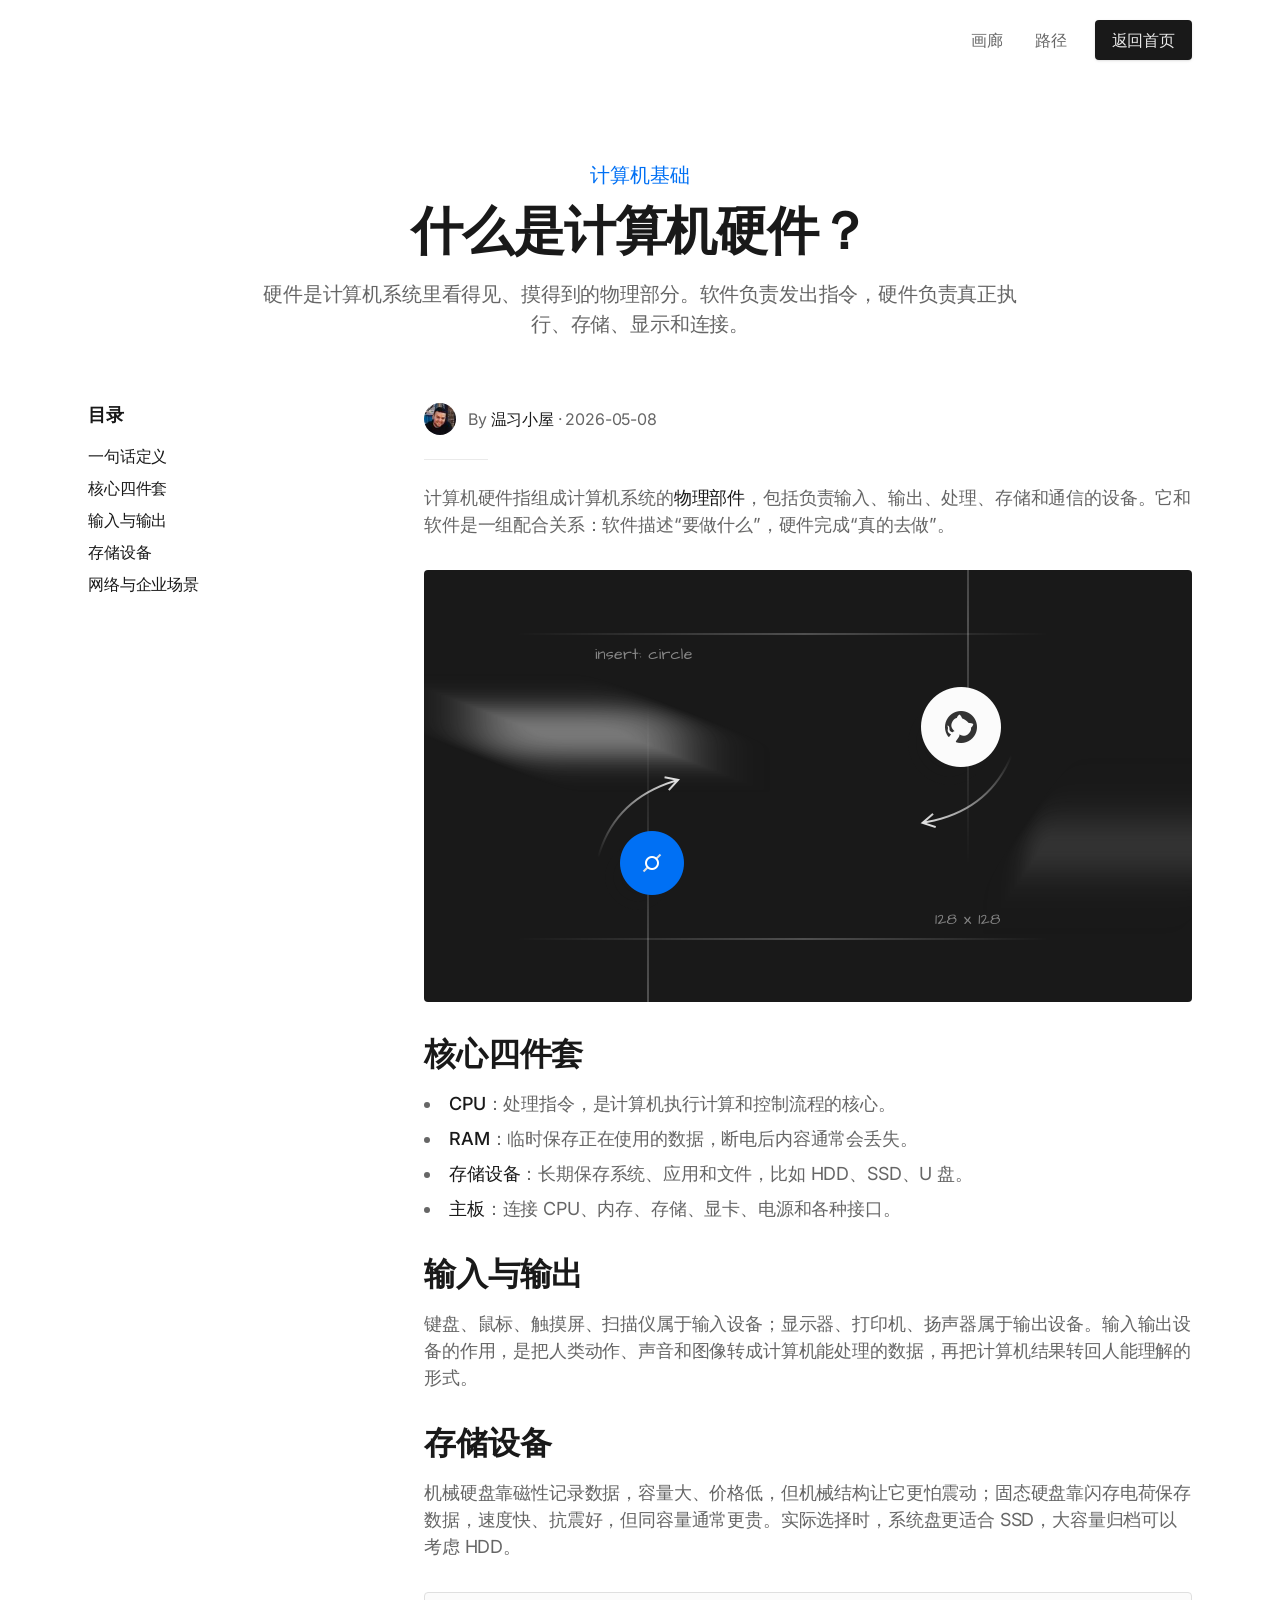
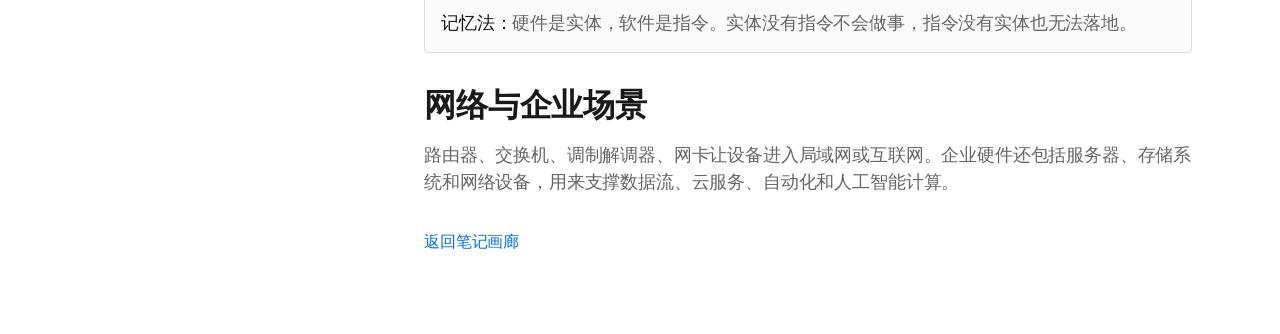
==== notes/computer-hardware.html @ 472da7f2 "Add Simple-style note detail pages" ====
<!DOCTYPE html>
<html lang="zh-CN">
  <head>
    <meta charset="utf-8" />
    <title>什么是计算机硬件？ | 温习小屋</title>
    <meta name="viewport" content="width=device-width, initial-scale=1" />
    <link href="../css/vendors/aos.css" rel="stylesheet" />
    <link href="../style.css" rel="stylesheet" />
    <link href="../notes.css" rel="stylesheet" />
  </head>
  <body class="font-inter antialiased bg-white text-gray-900 tracking-tight">
    <div class="flex flex-col min-h-screen overflow-hidden">
      <header class="absolute w-full z-30">
        <div class="max-w-6xl mx-auto px-4 sm:px-6">
          <div class="flex items-center justify-between h-20">
            <a class="block" href="../index.html" aria-label="返回首页">
              <div class="w-8 h-8 rounded-full bg-gradient-to-tr from-blue-600 to-teal-400"></div>
            </a>
            <nav class="hidden md:flex md:grow">
              <ul class="flex grow justify-end flex-wrap items-center">
                <li><a class="nav-link" href="../index.html#gallery">画廊</a></li>
                <li><a class="nav-link" href="../index.html#paths">路径</a></li>
                <li><a class="btn-sm text-gray-200 bg-gray-900 hover:bg-gray-800 ml-3" href="../index.html">返回首页</a></li>
              </ul>
            </nav>
          </div>
        </div>
      </header>

      <main class="grow">
        <section>
          <div class="max-w-6xl mx-auto px-4 sm:px-6">
            <div class="pt-32 pb-12 md:pt-40 md:pb-20">
              <div class="max-w-3xl mx-auto lg:max-w-none">
                <article>
                  <header class="max-w-3xl mx-auto mb-16 text-center">
                    <div class="text-xl font-semibold text-blue-600 mb-2">计算机基础</div>
                    <h1 class="h1 mb-4">什么是计算机硬件？</h1>
                    <p class="text-xl text-gray-600">硬件是计算机系统里看得见、摸得到的物理部分。软件负责发出指令，硬件负责真正执行、存储、显示和连接。</p>
                  </header>

                  <div class="lg:flex lg:justify-between">
                    <aside class="relative hidden lg:block w-64 mr-20 shrink-0">
                      <div class="sticky top-28">
                        <h4 class="text-lg font-bold leading-snug tracking-tight mb-4">目录</h4>
                        <ul class="font-medium -my-1">
                          <li class="py-1"><a class="flex items-center hover:underline" href="#definition"><span>一句话定义</span></a></li>
                          <li class="py-1"><a class="flex items-center hover:underline" href="#core"><span>核心四件套</span></a></li>
                          <li class="py-1"><a class="flex items-center hover:underline" href="#io"><span>输入与输出</span></a></li>
                          <li class="py-1"><a class="flex items-center hover:underline" href="#storage"><span>存储设备</span></a></li>
                          <li class="py-1"><a class="flex items-center hover:underline" href="#network"><span>网络与企业场景</span></a></li>
                        </ul>
                      </div>
                    </aside>

                    <div>
                      <div class="flex items-center mb-6">
                        <div class="flex shrink-0 mr-3">
                          <img class="relative rounded-full" src="../images/news-author-04.jpg" width="32" height="32" alt="Author" />
                        </div>
                        <div><span class="text-gray-600">By </span><span class="font-medium">温习小屋</span><span class="text-gray-600"> · 2026-05-08</span></div>
                      </div>
                      <hr class="w-16 h-px pt-px bg-gray-200 border-0 mb-6" />

                      <div class="text-lg text-gray-600">
                        <p id="definition" class="mb-8" style="scroll-margin-top: 100px;">
                          计算机硬件指组成计算机系统的<strong class="font-medium text-gray-900">物理部件</strong>，包括负责输入、输出、处理、存储和通信的设备。它和软件是一组配合关系：软件描述“要做什么”，硬件完成“真的去做”。
                        </p>
                        <figure class="mb-8">
                          <img class="w-full rounded" src="../images/hero-image-01.png" width="768" height="432" alt="Hardware note visual" />
                        </figure>

                        <h3 id="core" class="h3 text-gray-900 mb-4" style="scroll-margin-top: 100px;">核心四件套</h3>
                        <ul class="list-disc list-inside mb-8">
                          <li class="mb-2"><strong class="font-medium text-gray-900">CPU</strong>：处理指令，是计算机执行计算和控制流程的核心。</li>
                          <li class="mb-2"><strong class="font-medium text-gray-900">RAM</strong>：临时保存正在使用的数据，断电后内容通常会丢失。</li>
                          <li class="mb-2"><strong class="font-medium text-gray-900">存储设备</strong>：长期保存系统、应用和文件，比如 HDD、SSD、U 盘。</li>
                          <li class="mb-2"><strong class="font-medium text-gray-900">主板</strong>：连接 CPU、内存、存储、显卡、电源和各种接口。</li>
                        </ul>

                        <h3 id="io" class="h3 text-gray-900 mb-4" style="scroll-margin-top: 100px;">输入与输出</h3>
                        <p class="mb-8">键盘、鼠标、触摸屏、扫描仪属于输入设备；显示器、打印机、扬声器属于输出设备。输入输出设备的作用，是把人类动作、声音和图像转成计算机能处理的数据，再把计算机结果转回人能理解的形式。</p>

                        <h3 id="storage" class="h3 text-gray-900 mb-4" style="scroll-margin-top: 100px;">存储设备</h3>
                        <p class="mb-8">机械硬盘靠磁性记录数据，容量大、价格低，但机械结构让它更怕震动；固态硬盘靠闪存电荷保存数据，速度快、抗震好，但同容量通常更贵。实际选择时，系统盘更适合 SSD，大容量归档可以考虑 HDD。</p>
                        <p class="p-4 bg-gray-100 border border-gray-300 rounded mb-8"><strong class="font-medium text-gray-900">记忆法：</strong>硬件是实体，软件是指令。实体没有指令不会做事，指令没有实体也无法落地。</p>

                        <h3 id="network" class="h3 text-gray-900 mb-4" style="scroll-margin-top: 100px;">网络与企业场景</h3>
                        <p class="mb-8">路由器、交换机、调制解调器、网卡让设备进入局域网或互联网。企业硬件还包括服务器、存储系统和网络设备，用来支撑数据流、云服务、自动化和人工智能计算。</p>
                        <div class="mt-8">
                          <a class="inline-flex items-center text-base text-blue-600 font-medium hover:underline" href="../index.html#gallery">返回笔记画廊</a>
                        </div>
                      </div>
                    </div>
                  </div>
                </article>
              </div>
            </div>
          </div>
        </section>
      </main>
    </div>
    <script src="../js/vendors/aos.js"></script>
    <script src="../js/main.js"></script>
  </body>
</html>
---- style.css ----
@import url('https://fonts.googleapis.com/css2?family=Inter:wght@400;500;700;800;900&display=fallback');

/*
! tailwindcss v3.2.6 | MIT License | https://tailwindcss.com
*/

/*
1. Prevent padding and border from affecting element width. (https://github.com/mozdevs/cssremedy/issues/4)
2. Allow adding a border to an element by just adding a border-width. (https://github.com/tailwindcss/tailwindcss/pull/116)
*/

*,
::before,
::after {
  box-sizing: border-box;
  /* 1 */
  border-width: 0;
  /* 2 */
  border-style: solid;
  /* 2 */
  border-color: #EAEAEA;
  /* 2 */
}

::before,
::after {
  --tw-content: '';
}

/*
1. Use a consistent sensible line-height in all browsers.
2. Prevent adjustments of font size after orientation changes in iOS.
3. Use a more readable tab size.
4. Use the user's configured `sans` font-family by default.
5. Use the user's configured `sans` font-feature-settings by default.
*/

html {
  line-height: 1.5;
  /* 1 */
  -webkit-text-size-adjust: 100%;
  /* 2 */
  -moz-tab-size: 4;
  /* 3 */
  -o-tab-size: 4;
     tab-size: 4;
  /* 3 */
  font-family: ui-sans-serif, system-ui, -apple-system, BlinkMacSystemFont, "Segoe UI", Roboto, "Helvetica Neue", Arial, "Noto Sans", sans-serif, "Apple Color Emoji", "Segoe UI Emoji", "Segoe UI Symbol", "Noto Color Emoji";
  /* 4 */
  font-feature-settings: normal;
  /* 5 */
}

/*
1. Remove the margin in all browsers.
2. Inherit line-height from `html` so users can set them as a class directly on the `html` element.
*/

body {
  margin: 0;
  /* 1 */
  line-height: inherit;
  /* 2 */
}

/*
1. Add the correct height in Firefox.
2. Correct the inheritance of border color in Firefox. (https://bugzilla.mozilla.org/show_bug.cgi?id=190655)
3. Ensure horizontal rules are visible by default.
*/

hr {
  height: 0;
  /* 1 */
  color: inherit;
  /* 2 */
  border-top-width: 1px;
  /* 3 */
}

/*
Add the correct text decoration in Chrome, Edge, and Safari.
*/

abbr:where([title]) {
  -webkit-text-decoration: underline dotted;
          text-decoration: underline dotted;
}

/*
Remove the default font size and weight for headings.
*/

h1,
h2,
h3,
h4,
h5,
h6 {
  font-size: inherit;
  font-weight: inherit;
}

/*
Reset links to optimize for opt-in styling instead of opt-out.
*/

a {
  color: inherit;
  text-decoration: inherit;
}

/*
Add the correct font weight in Edge and Safari.
*/

b,
strong {
  font-weight: bolder;
}

/*
1. Use the user's configured `mono` font family by default.
2. Correct the odd `em` font sizing in all browsers.
*/

code,
kbd,
samp,
pre {
  font-family: ui-monospace, SFMono-Regular, Menlo, Monaco, Consolas, "Liberation Mono", "Courier New", monospace;
  /* 1 */
  font-size: 1em;
  /* 2 */
}

/*
Add the correct font size in all browsers.
*/

small {
  font-size: 80%;
}

/*
Prevent `sub` and `sup` elements from affecting the line height in all browsers.
*/

sub,
sup {
  font-size: 75%;
  line-height: 0;
  position: relative;
  vertical-align: baseline;
}

sub {
  bottom: -0.25em;
}

sup {
  top: -0.5em;
}

/*
1. Remove text indentation from table contents in Chrome and Safari. (https://bugs.chromium.org/p/chromium/issues/detail?id=999088, https://bugs.webkit.org/show_bug.cgi?id=201297)
2. Correct table border color inheritance in all Chrome and Safari. (https://bugs.chromium.org/p/chromium/issues/detail?id=935729, https://bugs.webkit.org/show_bug.cgi?id=195016)
3. Remove gaps between table borders by default.
*/

table {
  text-indent: 0;
  /* 1 */
  border-color: inherit;
  /* 2 */
  border-collapse: collapse;
  /* 3 */
}

/*
1. Change the font styles in all browsers.
2. Remove the margin in Firefox and Safari.
3. Remove default padding in all browsers.
*/

button,
input,
optgroup,
select,
textarea {
  font-family: inherit;
  /* 1 */
  font-size: 100%;
  /* 1 */
  font-weight: inherit;
  /* 1 */
  line-height: inherit;
  /* 1 */
  color: inherit;
  /* 1 */
  margin: 0;
  /* 2 */
  padding: 0;
  /* 3 */
}

/*
Remove the inheritance of text transform in Edge and Firefox.
*/

button,
select {
  text-transform: none;
}

/*
1. Correct the inability to style clickable types in iOS and Safari.
2. Remove default button styles.
*/

button,
[type='button'],
[type='reset'],
[type='submit'] {
  -webkit-appearance: button;
  /* 1 */
  background-color: transparent;
  /* 2 */
  background-image: none;
  /* 2 */
}

/*
Use the modern Firefox focus style for all focusable elements.
*/

:-moz-focusring {
  outline: auto;
}

/*
Remove the additional `:invalid` styles in Firefox. (https://github.com/mozilla/gecko-dev/blob/2f9eacd9d3d995c937b4251a5557d95d494c9be1/layout/style/res/forms.css#L728-L737)
*/

:-moz-ui-invalid {
  box-shadow: none;
}

/*
Add the correct vertical alignment in Chrome and Firefox.
*/

progress {
  vertical-align: baseline;
}

/*
Correct the cursor style of increment and decrement buttons in Safari.
*/

::-webkit-inner-spin-button,
::-webkit-outer-spin-button {
  height: auto;
}

/*
1. Correct the odd appearance in Chrome and Safari.
2. Correct the outline style in Safari.
*/

[type='search'] {
  -webkit-appearance: textfield;
  /* 1 */
  outline-offset: -2px;
  /* 2 */
}

/*
Remove the inner padding in Chrome and Safari on macOS.
*/

::-webkit-search-decoration {
  -webkit-appearance: none;
}

/*
1. Correct the inability to style clickable types in iOS and Safari.
2. Change font properties to `inherit` in Safari.
*/

::-webkit-file-upload-button {
  -webkit-appearance: button;
  /* 1 */
  font: inherit;
  /* 2 */
}

/*
Add the correct display in Chrome and Safari.
*/

summary {
  display: list-item;
}

/*
Removes the default spacing and border for appropriate elements.
*/

blockquote,
dl,
dd,
h1,
h2,
h3,
h4,
h5,
h6,
hr,
figure,
p,
pre {
  margin: 0;
}

fieldset {
  margin: 0;
  padding: 0;
}

legend {
  padding: 0;
}

ol,
ul,
menu {
  list-style: none;
  margin: 0;
  padding: 0;
}

/*
Prevent resizing textareas horizontally by default.
*/

textarea {
  resize: vertical;
}

/*
1. Reset the default placeholder opacity in Firefox. (https://github.com/tailwindlabs/tailwindcss/issues/3300)
2. Set the default placeholder color to the user's configured gray 400 color.
*/

input::-moz-placeholder, textarea::-moz-placeholder {
  opacity: 1;
  /* 1 */
  color: #999999;
  /* 2 */
}

input::placeholder,
textarea::placeholder {
  opacity: 1;
  /* 1 */
  color: #999999;
  /* 2 */
}

/*
Set the default cursor for buttons.
*/

button,
[role="button"] {
  cursor: pointer;
}

/*
Make sure disabled buttons don't get the pointer cursor.
*/

:disabled {
  cursor: default;
}

/*
1. Make replaced elements `display: block` by default. (https://github.com/mozdevs/cssremedy/issues/14)
2. Add `vertical-align: middle` to align replaced elements more sensibly by default. (https://github.com/jensimmons/cssremedy/issues/14#issuecomment-634934210)
   This can trigger a poorly considered lint error in some tools but is included by design.
*/

img,
svg,
video,
canvas,
audio,
iframe,
embed,
object {
  display: block;
  /* 1 */
  vertical-align: middle;
  /* 2 */
}

/*
Constrain images and videos to the parent width and preserve their intrinsic aspect ratio. (https://github.com/mozdevs/cssremedy/issues/14)
*/

img,
video {
  max-width: 100%;
  height: auto;
}

/* Make elements with the HTML hidden attribute stay hidden by default */

[hidden] {
  display: none;
}

[type='text'],[type='email'],[type='url'],[type='password'],[type='number'],[type='date'],[type='datetime-local'],[type='month'],[type='search'],[type='tel'],[type='time'],[type='week'],[multiple],textarea,select{
  -webkit-appearance: none;
     -moz-appearance: none;
          appearance: none;
  background-color: #fff;
  border-color: #7F7F7F;
  border-width: 1px;
  border-radius: 0px;
  padding-top: 0.5rem;
  padding-right: 0.75rem;
  padding-bottom: 0.5rem;
  padding-left: 0.75rem;
  font-size: 1rem;
  line-height: 1.5rem;
  --tw-shadow: 0 0 #0000;
}

[type='text']:focus, [type='email']:focus, [type='url']:focus, [type='password']:focus, [type='number']:focus, [type='date']:focus, [type='datetime-local']:focus, [type='month']:focus, [type='search']:focus, [type='tel']:focus, [type='time']:focus, [type='week']:focus, [multiple]:focus, textarea:focus, select:focus{
  outline: 2px solid transparent;
  outline-offset: 2px;
  --tw-ring-inset: var(--tw-empty,/*!*/ /*!*/);
  --tw-ring-offset-width: 0px;
  --tw-ring-offset-color: #fff;
  --tw-ring-color: #0070F4;
  --tw-ring-offset-shadow: var(--tw-ring-inset) 0 0 0 var(--tw-ring-offset-width) var(--tw-ring-offset-color);
  --tw-ring-shadow: var(--tw-ring-inset) 0 0 0 calc(1px + var(--tw-ring-offset-width)) var(--tw-ring-color);
  box-shadow: var(--tw-ring-offset-shadow), var(--tw-ring-shadow), var(--tw-shadow);
  border-color: #0070F4;
}

input::-moz-placeholder, textarea::-moz-placeholder{
  color: #7F7F7F;
  opacity: 1;
}

input::placeholder,textarea::placeholder{
  color: #7F7F7F;
  opacity: 1;
}

::-webkit-datetime-edit-fields-wrapper{
  padding: 0;
}

::-webkit-date-and-time-value{
  min-height: 1.5em;
}

::-webkit-datetime-edit,::-webkit-datetime-edit-year-field,::-webkit-datetime-edit-month-field,::-webkit-datetime-edit-day-field,::-webkit-datetime-edit-hour-field,::-webkit-datetime-edit-minute-field,::-webkit-datetime-edit-second-field,::-webkit-datetime-edit-millisecond-field,::-webkit-datetime-edit-meridiem-field{
  padding-top: 0;
  padding-bottom: 0;
}

select{
  background-image: url("data:image/svg+xml,%3csvg xmlns='http://www.w3.org/2000/svg' fill='none' viewBox='0 0 20 20'%3e%3cpath stroke='%237F7F7F' stroke-linecap='round' stroke-linejoin='round' stroke-width='1.5' d='M6 8l4 4 4-4'/%3e%3c/svg%3e");
  background-position: right 0.5rem center;
  background-repeat: no-repeat;
  background-size: 1.5em 1.5em;
  padding-right: 2.5rem;
  -webkit-print-color-adjust: exact;
          print-color-adjust: exact;
}

[multiple]{
  background-image: initial;
  background-position: initial;
  background-repeat: unset;
  background-size: initial;
  padding-right: 0.75rem;
  -webkit-print-color-adjust: unset;
          print-color-adjust: unset;
}

[type='checkbox'],[type='radio']{
  -webkit-appearance: none;
     -moz-appearance: none;
          appearance: none;
  padding: 0;
  -webkit-print-color-adjust: exact;
          print-color-adjust: exact;
  display: inline-block;
  vertical-align: middle;
  background-origin: border-box;
  -webkit-user-select: none;
     -moz-user-select: none;
          user-select: none;
  flex-shrink: 0;
  height: 1rem;
  width: 1rem;
  color: #0070F4;
  background-color: #fff;
  border-color: #7F7F7F;
  border-width: 1px;
  --tw-shadow: 0 0 #0000;
}

[type='checkbox']{
  border-radius: 0px;
}

[type='radio']{
  border-radius: 100%;
}

[type='checkbox']:focus,[type='radio']:focus{
  outline: 2px solid transparent;
  outline-offset: 2px;
  --tw-ring-inset: var(--tw-empty,/*!*/ /*!*/);
  --tw-ring-offset-width: 2px;
  --tw-ring-offset-color: #fff;
  --tw-ring-color: #0070F4;
  --tw-ring-offset-shadow: var(--tw-ring-inset) 0 0 0 var(--tw-ring-offset-width) var(--tw-ring-offset-color);
  --tw-ring-shadow: var(--tw-ring-inset) 0 0 0 calc(2px + var(--tw-ring-offset-width)) var(--tw-ring-color);
  box-shadow: var(--tw-ring-offset-shadow), var(--tw-ring-shadow), var(--tw-shadow);
}

[type='checkbox']:checked,[type='radio']:checked{
  border-color: transparent;
  background-color: currentColor;
  background-size: 100% 100%;
  background-position: center;
  background-repeat: no-repeat;
}

[type='checkbox']:checked{
  background-image: url("data:image/svg+xml,%3csvg viewBox='0 0 16 16' fill='white' xmlns='http://www.w3.org/2000/svg'%3e%3cpath d='M12.207 4.793a1 1 0 010 1.414l-5 5a1 1 0 01-1.414 0l-2-2a1 1 0 011.414-1.414L6.5 9.086l4.293-4.293a1 1 0 011.414 0z'/%3e%3c/svg%3e");
}

[type='radio']:checked{
  background-image: url("data:image/svg+xml,%3csvg viewBox='0 0 16 16' fill='white' xmlns='http://www.w3.org/2000/svg'%3e%3ccircle cx='8' cy='8' r='3'/%3e%3c/svg%3e");
}

[type='checkbox']:checked:hover,[type='checkbox']:checked:focus,[type='radio']:checked:hover,[type='radio']:checked:focus{
  border-color: transparent;
  background-color: currentColor;
}

[type='checkbox']:indeterminate{
  background-image: url("data:image/svg+xml,%3csvg xmlns='http://www.w3.org/2000/svg' fill='none' viewBox='0 0 16 16'%3e%3cpath stroke='white' stroke-linecap='round' stroke-linejoin='round' stroke-width='2' d='M4 8h8'/%3e%3c/svg%3e");
  border-color: transparent;
  background-color: currentColor;
  background-size: 100% 100%;
  background-position: center;
  background-repeat: no-repeat;
}

[type='checkbox']:indeterminate:hover,[type='checkbox']:indeterminate:focus{
  border-color: transparent;
  background-color: currentColor;
}

[type='file']{
  background: unset;
  border-color: inherit;
  border-width: 0;
  border-radius: 0;
  padding: 0;
  font-size: unset;
  line-height: inherit;
}

[type='file']:focus{
  outline: 1px solid ButtonText;
  outline: 1px auto -webkit-focus-ring-color;
}

*, ::before, ::after{
  --tw-border-spacing-x: 0;
  --tw-border-spacing-y: 0;
  --tw-translate-x: 0;
  --tw-translate-y: 0;
  --tw-rotate: 0;
  --tw-skew-x: 0;
  --tw-skew-y: 0;
  --tw-scale-x: 1;
  --tw-scale-y: 1;
  --tw-pan-x:  ;
  --tw-pan-y:  ;
  --tw-pinch-zoom:  ;
  --tw-scroll-snap-strictness: proximity;
  --tw-ordinal:  ;
  --tw-slashed-zero:  ;
  --tw-numeric-figure:  ;
  --tw-numeric-spacing:  ;
  --tw-numeric-fraction:  ;
  --tw-ring-inset:  ;
  --tw-ring-offset-width: 0px;
  --tw-ring-offset-color: #fff;
  --tw-ring-color: rgb(51 140 245 / 0.5);
  --tw-ring-offset-shadow: 0 0 #0000;
  --tw-ring-shadow: 0 0 #0000;
  --tw-shadow: 0 0 #0000;
  --tw-shadow-colored: 0 0 #0000;
  --tw-blur:  ;
  --tw-brightness:  ;
  --tw-contrast:  ;
  --tw-grayscale:  ;
  --tw-hue-rotate:  ;
  --tw-invert:  ;
  --tw-saturate:  ;
  --tw-sepia:  ;
  --tw-drop-shadow:  ;
  --tw-backdrop-blur:  ;
  --tw-backdrop-brightness:  ;
  --tw-backdrop-contrast:  ;
  --tw-backdrop-grayscale:  ;
  --tw-backdrop-hue-rotate:  ;
  --tw-backdrop-invert:  ;
  --tw-backdrop-opacity:  ;
  --tw-backdrop-saturate:  ;
  --tw-backdrop-sepia:  ;
}

::backdrop{
  --tw-border-spacing-x: 0;
  --tw-border-spacing-y: 0;
  --tw-translate-x: 0;
  --tw-translate-y: 0;
  --tw-rotate: 0;
  --tw-skew-x: 0;
  --tw-skew-y: 0;
  --tw-scale-x: 1;
  --tw-scale-y: 1;
  --tw-pan-x:  ;
  --tw-pan-y:  ;
  --tw-pinch-zoom:  ;
  --tw-scroll-snap-strictness: proximity;
  --tw-ordinal:  ;
  --tw-slashed-zero:  ;
  --tw-numeric-figure:  ;
  --tw-numeric-spacing:  ;
  --tw-numeric-fraction:  ;
  --tw-ring-inset:  ;
  --tw-ring-offset-width: 0px;
  --tw-ring-offset-color: #fff;
  --tw-ring-color: rgb(51 140 245 / 0.5);
  --tw-ring-offset-shadow: 0 0 #0000;
  --tw-ring-shadow: 0 0 #0000;
  --tw-shadow: 0 0 #0000;
  --tw-shadow-colored: 0 0 #0000;
  --tw-blur:  ;
  --tw-brightness:  ;
  --tw-contrast:  ;
  --tw-grayscale:  ;
  --tw-hue-rotate:  ;
  --tw-invert:  ;
  --tw-saturate:  ;
  --tw-sepia:  ;
  --tw-drop-shadow:  ;
  --tw-backdrop-blur:  ;
  --tw-backdrop-brightness:  ;
  --tw-backdrop-contrast:  ;
  --tw-backdrop-grayscale:  ;
  --tw-backdrop-hue-rotate:  ;
  --tw-backdrop-invert:  ;
  --tw-backdrop-opacity:  ;
  --tw-backdrop-saturate:  ;
  --tw-backdrop-sepia:  ;
}

.container{
  width: 100%;
}

@media (min-width: 640px){
  .container{
    max-width: 640px;
  }
}

@media (min-width: 768px){
  .container{
    max-width: 768px;
  }
}

@media (min-width: 1024px){
  .container{
    max-width: 1024px;
  }
}

@media (min-width: 1280px){
  .container{
    max-width: 1280px;
  }
}

@media (min-width: 1536px){
  .container{
    max-width: 1536px;
  }
}

.form-input,.form-textarea,.form-select,.form-multiselect{
  -webkit-appearance: none;
     -moz-appearance: none;
          appearance: none;
  background-color: #fff;
  border-color: #7F7F7F;
  border-width: 1px;
  border-radius: 0px;
  padding-top: 0.5rem;
  padding-right: 0.75rem;
  padding-bottom: 0.5rem;
  padding-left: 0.75rem;
  font-size: 1rem;
  line-height: 1.5rem;
  --tw-shadow: 0 0 #0000;
}

.form-input:focus, .form-textarea:focus, .form-select:focus, .form-multiselect:focus{
  outline: 2px solid transparent;
  outline-offset: 2px;
  --tw-ring-inset: var(--tw-empty,/*!*/ /*!*/);
  --tw-ring-offset-width: 0px;
  --tw-ring-offset-color: #fff;
  --tw-ring-color: #0070F4;
  --tw-ring-offset-shadow: var(--tw-ring-inset) 0 0 0 var(--tw-ring-offset-width) var(--tw-ring-offset-color);
  --tw-ring-shadow: var(--tw-ring-inset) 0 0 0 calc(1px + var(--tw-ring-offset-width)) var(--tw-ring-color);
  box-shadow: var(--tw-ring-offset-shadow), var(--tw-ring-shadow), var(--tw-shadow);
  border-color: #0070F4;
}

.form-input::-moz-placeholder, .form-textarea::-moz-placeholder{
  color: #7F7F7F;
  opacity: 1;
}

.form-input::placeholder,.form-textarea::placeholder{
  color: #7F7F7F;
  opacity: 1;
}

.form-input::-webkit-datetime-edit-fields-wrapper{
  padding: 0;
}

.form-input::-webkit-date-and-time-value{
  min-height: 1.5em;
}

.form-input::-webkit-datetime-edit,.form-input::-webkit-datetime-edit-year-field,.form-input::-webkit-datetime-edit-month-field,.form-input::-webkit-datetime-edit-day-field,.form-input::-webkit-datetime-edit-hour-field,.form-input::-webkit-datetime-edit-minute-field,.form-input::-webkit-datetime-edit-second-field,.form-input::-webkit-datetime-edit-millisecond-field,.form-input::-webkit-datetime-edit-meridiem-field{
  padding-top: 0;
  padding-bottom: 0;
}

.form-select{
  background-image: url("data:image/svg+xml,%3csvg xmlns='http://www.w3.org/2000/svg' fill='none' viewBox='0 0 20 20'%3e%3cpath stroke='%237F7F7F' stroke-linecap='round' stroke-linejoin='round' stroke-width='1.5' d='M6 8l4 4 4-4'/%3e%3c/svg%3e");
  background-position: right 0.5rem center;
  background-repeat: no-repeat;
  background-size: 1.5em 1.5em;
  padding-right: 2.5rem;
  -webkit-print-color-adjust: exact;
          print-color-adjust: exact;
}

.form-checkbox,.form-radio{
  -webkit-appearance: none;
     -moz-appearance: none;
          appearance: none;
  padding: 0;
  -webkit-print-color-adjust: exact;
          print-color-adjust: exact;
  display: inline-block;
  vertical-align: middle;
  background-origin: border-box;
  -webkit-user-select: none;
     -moz-user-select: none;
          user-select: none;
  flex-shrink: 0;
  height: 1rem;
  width: 1rem;
  color: #0070F4;
  background-color: #fff;
  border-color: #7F7F7F;
  border-width: 1px;
  --tw-shadow: 0 0 #0000;
}

.form-checkbox{
  border-radius: 0px;
}

.form-radio{
  border-radius: 100%;
}

.form-checkbox:focus,.form-radio:focus{
  outline: 2px solid transparent;
  outline-offset: 2px;
  --tw-ring-inset: var(--tw-empty,/*!*/ /*!*/);
  --tw-ring-offset-width: 2px;
  --tw-ring-offset-color: #fff;
  --tw-ring-color: #0070F4;
  --tw-ring-offset-shadow: var(--tw-ring-inset) 0 0 0 var(--tw-ring-offset-width) var(--tw-ring-offset-color);
  --tw-ring-shadow: var(--tw-ring-inset) 0 0 0 calc(2px + var(--tw-ring-offset-width)) var(--tw-ring-color);
  box-shadow: var(--tw-ring-offset-shadow), var(--tw-ring-shadow), var(--tw-shadow);
}

.form-checkbox:checked,.form-radio:checked{
  border-color: transparent;
  background-color: currentColor;
  background-size: 100% 100%;
  background-position: center;
  background-repeat: no-repeat;
}

.form-checkbox:checked{
  background-image: url("data:image/svg+xml,%3csvg viewBox='0 0 16 16' fill='white' xmlns='http://www.w3.org/2000/svg'%3e%3cpath d='M12.207 4.793a1 1 0 010 1.414l-5 5a1 1 0 01-1.414 0l-2-2a1 1 0 011.414-1.414L6.5 9.086l4.293-4.293a1 1 0 011.414 0z'/%3e%3c/svg%3e");
}

.form-radio:checked{
  background-image: url("data:image/svg+xml,%3csvg viewBox='0 0 16 16' fill='white' xmlns='http://www.w3.org/2000/svg'%3e%3ccircle cx='8' cy='8' r='3'/%3e%3c/svg%3e");
}

.form-checkbox:checked:hover,.form-checkbox:checked:focus,.form-radio:checked:hover,.form-radio:checked:focus{
  border-color: transparent;
  background-color: currentColor;
}

.form-checkbox:indeterminate{
  background-image: url("data:image/svg+xml,%3csvg xmlns='http://www.w3.org/2000/svg' fill='none' viewBox='0 0 16 16'%3e%3cpath stroke='white' stroke-linecap='round' stroke-linejoin='round' stroke-width='2' d='M4 8h8'/%3e%3c/svg%3e");
  border-color: transparent;
  background-color: currentColor;
  background-size: 100% 100%;
  background-position: center;
  background-repeat: no-repeat;
}

.form-checkbox:indeterminate:hover,.form-checkbox:indeterminate:focus{
  border-color: transparent;
  background-color: currentColor;
}

/* Additional styles */

/* Typography */

.h1{
  font-size: 2.625rem;
  font-weight: 800;
  line-height: 1.25;
  letter-spacing: -0.02em;
}

.h2{
  font-size: 2rem;
  font-weight: 800;
  line-height: 1.25;
  letter-spacing: -0.02em;
}

.h3{
  font-size: 2rem;
  font-weight: 700;
  line-height: 1.25;
}

.h4{
  font-size: 1.5rem;
  font-weight: 700;
  line-height: 1.375;
  letter-spacing: -0.01em;
}

@media (min-width: 768px) {
  .h1{
    font-size: 3.25rem;
  }

  .h2{
    font-size: 2.625rem;
  }
}

/* Buttons */

.btn,
.btn-sm{
  display: inline-flex;
  align-items: center;
  justify-content: center;
  border-radius: 0.25rem;
  border-width: 1px;
  border-color: transparent;
  font-weight: 500;
  line-height: 1.375;
  transition-property: color, background-color, border-color, outline-color, text-decoration-color, fill, stroke, opacity, box-shadow, transform, filter, -webkit-backdrop-filter;
  transition-property: color, background-color, border-color, outline-color, text-decoration-color, fill, stroke, opacity, box-shadow, transform, filter, backdrop-filter;
  transition-property: color, background-color, border-color, outline-color, text-decoration-color, fill, stroke, opacity, box-shadow, transform, filter, backdrop-filter, -webkit-backdrop-filter;
  transition-duration: 150ms;
  transition-timing-function: cubic-bezier(0.4, 0, 0.2, 1);
}

.btn{
  padding-left: 2rem;
  padding-right: 2rem;
  padding-top: 0.75rem;
  padding-bottom: 0.75rem;
  --tw-shadow: 0 10px 15px -3px rgba(0, 0, 0, 0.04), 0 4px 6px -2px rgba(0, 0, 0, 0.02);
  --tw-shadow-colored: 0 10px 15px -3px var(--tw-shadow-color), 0 4px 6px -2px var(--tw-shadow-color);
  box-shadow: var(--tw-ring-offset-shadow, 0 0 #0000), var(--tw-ring-shadow, 0 0 #0000), var(--tw-shadow);
}

.btn-sm{
  padding-left: 1rem;
  padding-right: 1rem;
  padding-top: 0.5rem;
  padding-bottom: 0.5rem;
  --tw-shadow: 0 1px 3px 0 rgb(0 0 0 / 0.1), 0 1px 2px -1px rgb(0 0 0 / 0.1);
  --tw-shadow-colored: 0 1px 3px 0 var(--tw-shadow-color), 0 1px 2px -1px var(--tw-shadow-color);
  box-shadow: var(--tw-ring-offset-shadow, 0 0 #0000), var(--tw-ring-shadow, 0 0 #0000), var(--tw-shadow);
}

/* Forms */

.form-input,
.form-textarea,
.form-multiselect,
.form-select,
.form-checkbox,
.form-radio{
  border-width: 1px;
  --tw-border-opacity: 1;
  border-color: rgb(223 223 223 / var(--tw-border-opacity));
  --tw-bg-opacity: 1;
  background-color: rgb(255 255 255 / var(--tw-bg-opacity));
}

.form-input:focus,
.form-textarea:focus,
.form-multiselect:focus,
.form-select:focus,
.form-checkbox:focus,
.form-radio:focus{
  --tw-border-opacity: 1;
  border-color: rgb(127 127 127 / var(--tw-border-opacity));
}

.form-input,
.form-textarea,
.form-multiselect,
.form-select,
.form-checkbox{
  border-radius: 0.25rem;
}

.form-input,
.form-textarea,
.form-multiselect,
.form-select{
  padding-top: 0.75rem;
  padding-bottom: 0.75rem;
  padding-left: 1rem;
  padding-right: 1rem;
}

.form-input::-moz-placeholder, .form-textarea::-moz-placeholder{
  --tw-placeholder-opacity: 1;
  color: rgb(127 127 127 / var(--tw-placeholder-opacity));
}

.form-input::placeholder,
.form-textarea::placeholder{
  --tw-placeholder-opacity: 1;
  color: rgb(127 127 127 / var(--tw-placeholder-opacity));
}

.form-select{
  padding-right: 2.5rem;
}

.form-checkbox,
.form-radio{
  border-radius: 0.125rem;
  --tw-text-opacity: 1;
  color: rgb(51 51 51 / var(--tw-text-opacity));
}

/* Range slider */

:root {
  --range-thumb-size: 36px;
}

input[type=range] {
  -webkit-appearance: none;
     -moz-appearance: none;
          appearance: none;
  background: #ccc;
  border-radius: 3px;
  height: 6px;
  margin-top: (--range-thumb-size - 6px) * 0.5;
  margin-bottom: (--range-thumb-size - 6px) * 0.5;
  --thumb-size: #{--range-thumb-size};
}

input[type=range]::-webkit-slider-thumb {
  appearance: none;
  -webkit-appearance: none;
  background-color: #000;
  background-image: url("data:image/svg+xml,%3Csvg width='12' height='8' xmlns='http://www.w3.org/2000/svg'%3E%3Cpath d='M8 .5v7L12 4zM0 4l4 3.5v-7z' fill='%23FFF' fill-rule='nonzero'/%3E%3C/svg%3E");
  background-position: center;
  background-repeat: no-repeat;
  border: 0;
  border-radius: 50%;
  cursor: pointer;
  height: --range-thumb-size;
  width: --range-thumb-size;
}

input[type=range]::-moz-range-thumb {
  background-color: #000;
  background-image: url("data:image/svg+xml,%3Csvg width='12' height='8' xmlns='http://www.w3.org/2000/svg'%3E%3Cpath d='M8 .5v7L12 4zM0 4l4 3.5v-7z' fill='%23FFF' fill-rule='nonzero'/%3E%3C/svg%3E");
  background-position: center;
  background-repeat: no-repeat;
  border: 0;
  border: none;
  border-radius: 50%;
  cursor: pointer;
  height: --range-thumb-size;
  width: --range-thumb-size;
}

input[type=range]::-ms-thumb {
  background-color: #000;
  background-image: url("data:image/svg+xml,%3Csvg width='12' height='8' xmlns='http://www.w3.org/2000/svg'%3E%3Cpath d='M8 .5v7L12 4zM0 4l4 3.5v-7z' fill='%23FFF' fill-rule='nonzero'/%3E%3C/svg%3E");
  background-position: center;
  background-repeat: no-repeat;
  border: 0;
  border-radius: 50%;
  cursor: pointer;
  height: --range-thumb-size;
  width: --range-thumb-size;
}

input[type=range]::-moz-focus-outer {
  border: 0;
}

/* Switch element */

.form-switch{
  position: relative;
  -webkit-user-select: none;
     -moz-user-select: none;
          user-select: none;
  width: 68px;
}

.form-switch label{
  display: block;
  cursor: pointer;
  overflow: hidden;
  border-radius: 0.25rem;
  height: 38px;
}

.form-switch label>span:first-child{
  position: absolute;
  display: block;
  border-radius: 0.25rem;
  --tw-shadow: 0 1px 3px 0 rgb(0 0 0 / 0.1), 0 1px 2px -1px rgb(0 0 0 / 0.1);
  --tw-shadow-colored: 0 1px 3px 0 var(--tw-shadow-color), 0 1px 2px -1px var(--tw-shadow-color);
  box-shadow: var(--tw-ring-offset-shadow, 0 0 #0000), var(--tw-ring-shadow, 0 0 #0000), var(--tw-shadow);
  width: 30px;
  height: 30px;
  top: 4px;
  left: 4px;
  right: 50%;
  transition: all .15s ease-out;
}

.form-switch input[type="checkbox"]:checked+label{
  --tw-bg-opacity: 1;
  background-color: rgb(0 112 244 / var(--tw-bg-opacity));
}

.form-switch input[type="checkbox"]:checked+label>span:first-child {
  left: 34px;
}

html {
  scroll-behavior: smooth;
}

.form-input:focus,
.form-textarea:focus,
.form-multiselect:focus,
.form-select:focus,
.form-checkbox:focus,
.form-radio:focus{
  --tw-ring-offset-shadow: var(--tw-ring-inset) 0 0 0 var(--tw-ring-offset-width) var(--tw-ring-offset-color);
  --tw-ring-shadow: var(--tw-ring-inset) 0 0 0 calc(0px + var(--tw-ring-offset-width)) var(--tw-ring-color);
  box-shadow: var(--tw-ring-offset-shadow), var(--tw-ring-shadow), var(--tw-shadow, 0 0 #0000);
}

/* Hamburger button */

.hamburger svg>*:nth-child(1),
.hamburger svg>*:nth-child(2),
.hamburger svg>*:nth-child(3) {
  transform-origin: center;
  transform: rotate(0deg);
}

.hamburger svg>*:nth-child(1) {
  transition: y 0.1s 0.25s ease-in, transform 0.22s cubic-bezier(0.55, 0.055, 0.675, 0.19), opacity 0.1s ease-in;
}

.hamburger svg>*:nth-child(2) {
  transition: transform 0.22s cubic-bezier(0.55, 0.055, 0.675, 0.19);
}

.hamburger svg>*:nth-child(3) {
  transition: y 0.1s 0.25s ease-in, transform 0.22s cubic-bezier(0.55, 0.055, 0.675, 0.19), width 0.1s 0.25s ease-in;
}

.hamburger.active svg>*:nth-child(1) {
  opacity: 0;
  y: 11;
  transform: rotate(225deg);
  transition: y 0.1s ease-out, transform 0.22s 0.12s cubic-bezier(0.215, 0.61, 0.355, 1), opacity 0.1s 0.12s ease-out;
}

.hamburger.active svg>*:nth-child(2) {
  transform: rotate(225deg);
  transition: transform 0.22s 0.12s cubic-bezier(0.215, 0.61, 0.355, 1);
}

.hamburger.active svg>*:nth-child(3) {
  y: 11;
  transform: rotate(135deg);
  transition: y 0.1s ease-out, transform 0.22s 0.12s cubic-bezier(0.215, 0.61, 0.355, 1), width 0.1s ease-out;
}

/* Pulsing animation */

@keyframes pulseLoop {
  0% {
    opacity: .15;
    transform: scale(1) translateZ(0);
  }

  30% {
    opacity: .15;
  }

  60% {
    opacity: 0;
  }

  80% {
    opacity: 0;
    transform: scale(1.8) translateZ(0);
  }
}

@keyframes pulseMiniLoop {
  0% {
    opacity: 0;
    transform: scale(1) translateZ(0);
  }

  30% {
    opacity: .3;
  }

  50% {
    opacity: .3;
  }

  80% {
    opacity: 0;
    transform: scale(3) translateZ(0);
  }
}

.pulse {
  transform: scale(1);
  opacity: 0;
  transform-origin: center;
  animation: pulseLoop 10000ms linear infinite;
}

.pulse-mini {
  animation: pulseMiniLoop 6000ms linear infinite;
}

.pulse-1 {
  animation-delay: -3000ms;
}

.pulse-2 {
  animation-delay: -6000ms;
}

/* Animations delay */

.animation-delay-500 {
  animation-delay: 500ms !important;
}

.animation-delay-1000 {
  animation-delay: 1000ms !important;
}

.translate-z-0 {
  transform: translateZ(0);
}

/* Custom AOS animations */

[data-aos="zoom-y-out"] {
  transform: scaleX(1.03);
  opacity: 0;
  transition-property: transform, opacity;
}

@media screen {
  html:not(.no-js) [data-aos=fade-up] {
    transform: translate3d(0, 10px, 0);
  }

  html:not(.no-js) [data-aos=fade-down] {
    transform: translate3d(0, -10px, 0);
  }

  html:not(.no-js) [data-aos=fade-right] {
    transform: translate3d(-10px, 0, 0);
  }

  html:not(.no-js) [data-aos=fade-left] {
    transform: translate3d(10px, 0, 0);
  }

  html:not(.no-js) [data-aos=fade-up-right] {
    transform: translate3d(-10px, 10px, 0);
  }

  html:not(.no-js) [data-aos=fade-up-left] {
    transform: translate3d(10px, 10px, 0);
  }

  html:not(.no-js) [data-aos=fade-down-right] {
    transform: translate3d(-10px, -10px, 0);
  }

  html:not(.no-js) [data-aos=fade-down-left] {
    transform: translate3d(10px, -10px, 0);
  }

  html:not(.no-js) [data-aos=zoom-in-up] {
    transform: translate3d(0, 10px, 0) scale(.6);
  }

  html:not(.no-js) [data-aos=zoom-in-down] {
    transform: translate3d(0, -10px, 0) scale(.6);
  }

  html:not(.no-js) [data-aos=zoom-in-right] {
    transform: translate3d(-10px, 0, 0) scale(.6);
  }

  html:not(.no-js) [data-aos=zoom-in-left] {
    transform: translate3d(10px, 0, 0) scale(.6);
  }

  html:not(.no-js) [data-aos=zoom-out-up] {
    transform: translate3d(0, 10px, 0) scale(1.2);
  }

  html:not(.no-js) [data-aos=zoom-out-down] {
    transform: translate3d(0, -10px, 0) scale(1.2);
  }

  html:not(.no-js) [data-aos=zoom-out-right] {
    transform: translate3d(-10px, 0, 0) scale(1.2);
  }

  html:not(.no-js) [data-aos=zoom-out-left] {
    transform: translate3d(10px, 0, 0) scale(1.2);
  }
}

.sr-only{
  position: absolute;
  width: 1px;
  height: 1px;
  padding: 0;
  margin: -1px;
  overflow: hidden;
  clip: rect(0, 0, 0, 0);
  white-space: nowrap;
  border-width: 0;
}

.pointer-events-none{
  pointer-events: none;
}

.visible{
  visibility: visible;
}

.collapse{
  visibility: collapse;
}

.fixed{
  position: fixed;
}

.absolute{
  position: absolute;
}

.relative{
  position: relative;
}

.sticky{
  position: sticky;
}

.inset-0{
  top: 0px;
  right: 0px;
  bottom: 0px;
  left: 0px;
}

.bottom-0{
  bottom: 0px;
}

.left-0{
  left: 0px;
}

.left-1\/2{
  left: 50%;
}

.left-auto{
  left: auto;
}

.right-0{
  right: 0px;
}

.right-auto{
  right: auto;
}

.top-0{
  top: 0px;
}

.top-1\/2{
  top: 50%;
}

.top-28{
  top: 7rem;
}

.top-full{
  top: 100%;
}

.-z-1{
  z-index: -1;
}

.z-10{
  z-index: 10;
}

.z-20{
  z-index: 20;
}

.z-30{
  z-index: 30;
}

.z-50{
  z-index: 50;
}

.order-first{
  order: -9999;
}

.col-span-2{
  grid-column: span 2 / span 2;
}

.col-start-2{
  grid-column-start: 2;
}

.col-end-4{
  grid-column-end: 4;
}

.-m-1{
  margin: -0.25rem;
}

.-m-2{
  margin: -0.5rem;
}

.-m-px{
  margin: -1px;
}

.m-1{
  margin: 0.25rem;
}

.m-2{
  margin: 0.5rem;
}

.m-auto{
  margin: auto;
}

.-mx-3{
  margin-left: -0.75rem;
  margin-right: -0.75rem;
}

.-mx-5{
  margin-left: -1.25rem;
  margin-right: -1.25rem;
}

.-my-1{
  margin-top: -0.25rem;
  margin-bottom: -0.25rem;
}

.-my-2{
  margin-top: -0.5rem;
  margin-bottom: -0.5rem;
}

.-my-3{
  margin-top: -0.75rem;
  margin-bottom: -0.75rem;
}

.-my-6{
  margin-top: -1.5rem;
  margin-bottom: -1.5rem;
}

.mx-3{
  margin-left: 0.75rem;
  margin-right: 0.75rem;
}

.mx-4{
  margin-left: 1rem;
  margin-right: 1rem;
}

.mx-5{
  margin-left: 1.25rem;
  margin-right: 1.25rem;
}

.mx-6{
  margin-left: 1.5rem;
  margin-right: 1.5rem;
}

.mx-auto{
  margin-left: auto;
  margin-right: auto;
}

.my-1{
  margin-top: 0.25rem;
  margin-bottom: 0.25rem;
}

.my-2{
  margin-top: 0.5rem;
  margin-bottom: 0.5rem;
}

.my-4{
  margin-top: 1rem;
  margin-bottom: 1rem;
}

.my-6{
  margin-top: 1.5rem;
  margin-bottom: 1.5rem;
}

.-mb-1{
  margin-bottom: -0.25rem;
}

.-mb-2{
  margin-bottom: -0.5rem;
}

.-mb-64{
  margin-bottom: -16rem;
}

.-ml-12{
  margin-left: -3rem;
}

.-ml-16{
  margin-left: -4rem;
}

.-ml-2{
  margin-left: -0.5rem;
}

.-ml-px{
  margin-left: -1px;
}

.-mr-1{
  margin-right: -0.25rem;
}

.-mr-8{
  margin-right: -2rem;
}

.-mt-1{
  margin-top: -0.25rem;
}

.-mt-3{
  margin-top: -0.75rem;
}

.-mt-4{
  margin-top: -1rem;
}

.-mt-5{
  margin-top: -1.25rem;
}

.-mt-8{
  margin-top: -2rem;
}

.mb-1{
  margin-bottom: 0.25rem;
}

.mb-12{
  margin-bottom: 3rem;
}

.mb-16{
  margin-bottom: 4rem;
}

.mb-2{
  margin-bottom: 0.5rem;
}

.mb-20{
  margin-bottom: 5rem;
}

.mb-3{
  margin-bottom: 0.75rem;
}

.mb-4{
  margin-bottom: 1rem;
}

.mb-6{
  margin-bottom: 1.5rem;
}

.mb-8{
  margin-bottom: 2rem;
}

.ml-1{
  margin-left: 0.25rem;
}

.ml-2{
  margin-left: 0.5rem;
}

.ml-3{
  margin-left: 0.75rem;
}

.ml-4{
  margin-left: 1rem;
}

.ml-6{
  margin-left: 1.5rem;
}

.mr-2{
  margin-right: 0.5rem;
}

.mr-20{
  margin-right: 5rem;
}

.mr-3{
  margin-right: 0.75rem;
}

.mr-4{
  margin-right: 1rem;
}

.mr-5{
  margin-right: 1.25rem;
}

.mr-8{
  margin-right: 2rem;
}

.mt-0{
  margin-top: 0px;
}

.mt-1{
  margin-top: 0.25rem;
}

.mt-12{
  margin-top: 3rem;
}

.mt-2{
  margin-top: 0.5rem;
}

.mt-20{
  margin-top: 5rem;
}

.mt-3{
  margin-top: 0.75rem;
}

.mt-4{
  margin-top: 1rem;
}

.mt-6{
  margin-top: 1.5rem;
}

.mt-8{
  margin-top: 2rem;
}

.block{
  display: block;
}

.inline-block{
  display: inline-block;
}

.inline{
  display: inline;
}

.flex{
  display: flex;
}

.inline-flex{
  display: inline-flex;
}

.table{
  display: table;
}

.grid{
  display: grid;
}

.contents{
  display: contents;
}

.hidden{
  display: none;
}

.h-0{
  height: 0px;
}

.h-1{
  height: 0.25rem;
}

.h-12{
  height: 3rem;
}

.h-16{
  height: 4rem;
}

.h-20{
  height: 5rem;
}

.h-24{
  height: 6rem;
}

.h-3{
  height: 0.75rem;
}

.h-4{
  height: 1rem;
}

.h-6{
  height: 1.5rem;
}

.h-8{
  height: 2rem;
}

.h-auto{
  height: auto;
}

.h-full{
  height: 100%;
}

.h-px{
  height: 1px;
}

.h-screen{
  height: 100vh;
}

.max-h-full{
  max-height: 100%;
}

.min-h-screen{
  min-height: 100vh;
}

.w-1\/2{
  width: 50%;
}

.w-12{
  width: 3rem;
}

.w-16{
  width: 4rem;
}

.w-20{
  width: 5rem;
}

.w-3{
  width: 0.75rem;
}

.w-32{
  width: 8rem;
}

.w-4{
  width: 1rem;
}

.w-40{
  width: 10rem;
}

.w-6{
  width: 1.5rem;
}

.w-64{
  width: 16rem;
}

.w-8{
  width: 2rem;
}

.w-full{
  width: 100%;
}

.w-px{
  width: 1px;
}

.min-w-48{
  min-width: 12rem;
}

.max-w-3xl{
  max-width: 48rem;
}

.max-w-4xl{
  max-width: 56rem;
}

.max-w-5xl{
  max-width: 64rem;
}

.max-w-6xl{
  max-width: 72rem;
}

.max-w-full{
  max-width: 100%;
}

.max-w-md{
  max-width: 28rem;
}

.max-w-none{
  max-width: none;
}

.max-w-sm{
  max-width: 24rem;
}

.max-w-xl{
  max-width: 36rem;
}

.max-w-xs{
  max-width: 20rem;
}

.flex-1{
  flex: 1 1 0%;
}

.flex-auto{
  flex: 1 1 auto;
}

.shrink-0{
  flex-shrink: 0;
}

.grow{
  flex-grow: 1;
}

.table-auto{
  table-layout: auto;
}

.origin-center{
  transform-origin: center;
}

.origin-top-right{
  transform-origin: top right;
}

.-translate-x-1\/2{
  --tw-translate-x: -50%;
  transform: translate(var(--tw-translate-x), var(--tw-translate-y)) rotate(var(--tw-rotate)) skewX(var(--tw-skew-x)) skewY(var(--tw-skew-y)) scaleX(var(--tw-scale-x)) scaleY(var(--tw-scale-y));
}

.-translate-x-2{
  --tw-translate-x: -0.5rem;
  transform: translate(var(--tw-translate-x), var(--tw-translate-y)) rotate(var(--tw-rotate)) skewX(var(--tw-skew-x)) skewY(var(--tw-skew-y)) scaleX(var(--tw-scale-x)) scaleY(var(--tw-scale-y));
}

.-translate-y-1\/2{
  --tw-translate-y: -50%;
  transform: translate(var(--tw-translate-x), var(--tw-translate-y)) rotate(var(--tw-rotate)) skewX(var(--tw-skew-x)) skewY(var(--tw-skew-y)) scaleX(var(--tw-scale-x)) scaleY(var(--tw-scale-y));
}

.-translate-y-16{
  --tw-translate-y: -4rem;
  transform: translate(var(--tw-translate-x), var(--tw-translate-y)) rotate(var(--tw-rotate)) skewX(var(--tw-skew-x)) skewY(var(--tw-skew-y)) scaleX(var(--tw-scale-x)) scaleY(var(--tw-scale-y));
}

.-translate-y-2{
  --tw-translate-y: -0.5rem;
  transform: translate(var(--tw-translate-x), var(--tw-translate-y)) rotate(var(--tw-rotate)) skewX(var(--tw-skew-x)) skewY(var(--tw-skew-y)) scaleX(var(--tw-scale-x)) scaleY(var(--tw-scale-y));
}

.-translate-y-8{
  --tw-translate-y: -2rem;
  transform: translate(var(--tw-translate-x), var(--tw-translate-y)) rotate(var(--tw-rotate)) skewX(var(--tw-skew-x)) skewY(var(--tw-skew-y)) scaleX(var(--tw-scale-x)) scaleY(var(--tw-scale-y));
}

.translate-x-0{
  --tw-translate-x: 0px;
  transform: translate(var(--tw-translate-x), var(--tw-translate-y)) rotate(var(--tw-rotate)) skewX(var(--tw-skew-x)) skewY(var(--tw-skew-y)) scaleX(var(--tw-scale-x)) scaleY(var(--tw-scale-y));
}

.translate-x-2{
  --tw-translate-x: 0.5rem;
  transform: translate(var(--tw-translate-x), var(--tw-translate-y)) rotate(var(--tw-rotate)) skewX(var(--tw-skew-x)) skewY(var(--tw-skew-y)) scaleX(var(--tw-scale-x)) scaleY(var(--tw-scale-y));
}

.translate-x-full{
  --tw-translate-x: 100%;
  transform: translate(var(--tw-translate-x), var(--tw-translate-y)) rotate(var(--tw-rotate)) skewX(var(--tw-skew-x)) skewY(var(--tw-skew-y)) scaleX(var(--tw-scale-x)) scaleY(var(--tw-scale-y));
}

.translate-y-0{
  --tw-translate-y: 0px;
  transform: translate(var(--tw-translate-x), var(--tw-translate-y)) rotate(var(--tw-rotate)) skewX(var(--tw-skew-x)) skewY(var(--tw-skew-y)) scaleX(var(--tw-scale-x)) scaleY(var(--tw-scale-y));
}

.translate-y-1\/2{
  --tw-translate-y: 50%;
  transform: translate(var(--tw-translate-x), var(--tw-translate-y)) rotate(var(--tw-rotate)) skewX(var(--tw-skew-x)) skewY(var(--tw-skew-y)) scaleX(var(--tw-scale-x)) scaleY(var(--tw-scale-y));
}

.translate-y-16{
  --tw-translate-y: 4rem;
  transform: translate(var(--tw-translate-x), var(--tw-translate-y)) rotate(var(--tw-rotate)) skewX(var(--tw-skew-x)) skewY(var(--tw-skew-y)) scaleX(var(--tw-scale-x)) scaleY(var(--tw-scale-y));
}

.translate-y-8{
  --tw-translate-y: 2rem;
  transform: translate(var(--tw-translate-x), var(--tw-translate-y)) rotate(var(--tw-rotate)) skewX(var(--tw-skew-x)) skewY(var(--tw-skew-y)) scaleX(var(--tw-scale-x)) scaleY(var(--tw-scale-y));
}

.\!rotate-180{
  --tw-rotate: 180deg !important;
  transform: translate(var(--tw-translate-x), var(--tw-translate-y)) rotate(var(--tw-rotate)) skewX(var(--tw-skew-x)) skewY(var(--tw-skew-y)) scaleX(var(--tw-scale-x)) scaleY(var(--tw-scale-y)) !important;
}

.rotate-90{
  --tw-rotate: 90deg;
  transform: translate(var(--tw-translate-x), var(--tw-translate-y)) rotate(var(--tw-rotate)) skewX(var(--tw-skew-x)) skewY(var(--tw-skew-y)) scaleX(var(--tw-scale-x)) scaleY(var(--tw-scale-y));
}

.scale-100{
  --tw-scale-x: 1;
  --tw-scale-y: 1;
  transform: translate(var(--tw-translate-x), var(--tw-translate-y)) rotate(var(--tw-rotate)) skewX(var(--tw-skew-x)) skewY(var(--tw-skew-y)) scaleX(var(--tw-scale-x)) scaleY(var(--tw-scale-y));
}

.scale-105{
  --tw-scale-x: 1.05;
  --tw-scale-y: 1.05;
  transform: translate(var(--tw-translate-x), var(--tw-translate-y)) rotate(var(--tw-rotate)) skewX(var(--tw-skew-x)) skewY(var(--tw-skew-y)) scaleX(var(--tw-scale-x)) scaleY(var(--tw-scale-y));
}

.scale-95{
  --tw-scale-x: .95;
  --tw-scale-y: .95;
  transform: translate(var(--tw-translate-x), var(--tw-translate-y)) rotate(var(--tw-rotate)) skewX(var(--tw-skew-x)) skewY(var(--tw-skew-y)) scaleX(var(--tw-scale-x)) scaleY(var(--tw-scale-y));
}

.transform{
  transform: translate(var(--tw-translate-x), var(--tw-translate-y)) rotate(var(--tw-rotate)) skewX(var(--tw-skew-x)) skewY(var(--tw-skew-y)) scaleX(var(--tw-scale-x)) scaleY(var(--tw-scale-y));
}

@keyframes float{
  0%, 100%{
    transform: translateY(0);
  }

  50%{
    transform: translateY(-5%);
  }
}

.animate-float{
  animation: float 3s ease-in-out infinite;
}

.cursor-pointer{
  cursor: pointer;
}

.resize{
  resize: both;
}

.list-inside{
  list-style-position: inside;
}

.list-disc{
  list-style-type: disc;
}

.appearance-none{
  -webkit-appearance: none;
     -moz-appearance: none;
          appearance: none;
}

.grid-cols-1{
  grid-template-columns: repeat(1, minmax(0, 1fr));
}

.grid-cols-2{
  grid-template-columns: repeat(2, minmax(0, 1fr));
}

.grid-cols-4{
  grid-template-columns: repeat(4, minmax(0, 1fr));
}

.flex-col{
  flex-direction: column;
}

.flex-wrap{
  flex-wrap: wrap;
}

.items-start{
  align-items: flex-start;
}

.items-center{
  align-items: center;
}

.items-baseline{
  align-items: baseline;
}

.justify-end{
  justify-content: flex-end;
}

.justify-center{
  justify-content: center;
}

.justify-between{
  justify-content: space-between;
}

.gap-12{
  gap: 3rem;
}

.gap-2{
  gap: 0.5rem;
}

.gap-6{
  gap: 1.5rem;
}

.gap-8{
  gap: 2rem;
}

.space-x-4 > :not([hidden]) ~ :not([hidden]){
  --tw-space-x-reverse: 0;
  margin-right: calc(1rem * var(--tw-space-x-reverse));
  margin-left: calc(1rem * calc(1 - var(--tw-space-x-reverse)));
}

.divide-y > :not([hidden]) ~ :not([hidden]){
  --tw-divide-y-reverse: 0;
  border-top-width: calc(1px * calc(1 - var(--tw-divide-y-reverse)));
  border-bottom-width: calc(1px * var(--tw-divide-y-reverse));
}

.self-start{
  align-self: flex-start;
}

.overflow-auto{
  overflow: auto;
}

.overflow-hidden{
  overflow: hidden;
}

.overflow-scroll{
  overflow: scroll;
}

.overflow-x-auto{
  overflow-x: auto;
}

.rounded{
  border-radius: 0.25rem;
}

.rounded-full{
  border-radius: 9999px;
}

.rounded-md{
  border-radius: 0.375rem;
}

.rounded-sm{
  border-radius: 0.125rem;
}

.border{
  border-width: 1px;
}

.border-0{
  border-width: 0px;
}

.border-2{
  border-width: 2px;
}

.border-b{
  border-bottom-width: 1px;
}

.border-b-2{
  border-bottom-width: 2px;
}

.border-l{
  border-left-width: 1px;
}

.border-t{
  border-top-width: 1px;
}

.border-blue-200{
  --tw-border-opacity: 1;
  border-color: rgb(204 226 252 / var(--tw-border-opacity));
}

.border-blue-500{
  --tw-border-opacity: 1;
  border-color: rgb(51 140 245 / var(--tw-border-opacity));
}

.border-gray-200{
  --tw-border-opacity: 1;
  border-color: rgb(234 234 234 / var(--tw-border-opacity));
}

.border-gray-300{
  --tw-border-opacity: 1;
  border-color: rgb(223 223 223 / var(--tw-border-opacity));
}

.border-gray-700{
  --tw-border-opacity: 1;
  border-color: rgb(76 76 76 / var(--tw-border-opacity));
}

.border-transparent{
  border-color: transparent;
}

.bg-blue-100{
  --tw-bg-opacity: 1;
  background-color: rgb(230 240 253 / var(--tw-bg-opacity));
}

.bg-blue-500{
  --tw-bg-opacity: 1;
  background-color: rgb(51 140 245 / var(--tw-bg-opacity));
}

.bg-blue-600{
  --tw-bg-opacity: 1;
  background-color: rgb(0 112 244 / var(--tw-bg-opacity));
}

.bg-gray-100{
  --tw-bg-opacity: 1;
  background-color: rgb(251 251 251 / var(--tw-bg-opacity));
}

.bg-gray-200{
  --tw-bg-opacity: 1;
  background-color: rgb(234 234 234 / var(--tw-bg-opacity));
}

.bg-gray-300{
  --tw-bg-opacity: 1;
  background-color: rgb(223 223 223 / var(--tw-bg-opacity));
}

.bg-gray-800{
  --tw-bg-opacity: 1;
  background-color: rgb(51 51 51 / var(--tw-bg-opacity));
}

.bg-gray-900{
  --tw-bg-opacity: 1;
  background-color: rgb(25 25 25 / var(--tw-bg-opacity));
}

.bg-red-600{
  --tw-bg-opacity: 1;
  background-color: rgb(220 38 38 / var(--tw-bg-opacity));
}

.bg-white{
  --tw-bg-opacity: 1;
  background-color: rgb(255 255 255 / var(--tw-bg-opacity));
}

.bg-yellow-500{
  --tw-bg-opacity: 1;
  background-color: rgb(234 179 8 / var(--tw-bg-opacity));
}

.bg-opacity-75{
  --tw-bg-opacity: 0.75;
}

.bg-gradient-to-b{
  background-image: linear-gradient(to bottom, var(--tw-gradient-stops));
}

.bg-gradient-to-r{
  background-image: linear-gradient(to right, var(--tw-gradient-stops));
}

.from-blue-100{
  --tw-gradient-from: #E6F0FD;
  --tw-gradient-to: rgb(230 240 253 / 0);
  --tw-gradient-stops: var(--tw-gradient-from), var(--tw-gradient-to);
}

.from-blue-500{
  --tw-gradient-from: #338CF5;
  --tw-gradient-to: rgb(51 140 245 / 0);
  --tw-gradient-stops: var(--tw-gradient-from), var(--tw-gradient-to);
}

.from-gray-100{
  --tw-gradient-from: #FBFBFB;
  --tw-gradient-to: rgb(251 251 251 / 0);
  --tw-gradient-stops: var(--tw-gradient-from), var(--tw-gradient-to);
}

.from-white{
  --tw-gradient-from: #fff;
  --tw-gradient-to: rgb(255 255 255 / 0);
  --tw-gradient-stops: var(--tw-gradient-from), var(--tw-gradient-to);
}

.to-gray-100{
  --tw-gradient-to: #FBFBFB;
}

.to-gray-200{
  --tw-gradient-to: #EAEAEA;
}

.to-teal-300{
  --tw-gradient-to: #81E6D9;
}

.to-teal-400{
  --tw-gradient-to: #4FD1C5;
}

.to-white{
  --tw-gradient-to: #fff;
}

.bg-clip-text{
  -webkit-background-clip: text;
          background-clip: text;
}

.fill-current{
  fill: currentColor;
}

.stroke-current{
  stroke: currentColor;
}

.object-cover{
  -o-object-fit: cover;
     object-fit: cover;
}

.p-1{
  padding: 0.25rem;
}

.p-2{
  padding: 0.5rem;
}

.p-3{
  padding: 0.75rem;
}

.p-4{
  padding: 1rem;
}

.p-5{
  padding: 1.25rem;
}

.p-6{
  padding: 1.5rem;
}

.p-px{
  padding: 1px;
}

.px-0{
  padding-left: 0px;
  padding-right: 0px;
}

.px-0\.5{
  padding-left: 0.125rem;
  padding-right: 0.125rem;
}

.px-12{
  padding-left: 3rem;
  padding-right: 3rem;
}

.px-2{
  padding-left: 0.5rem;
  padding-right: 0.5rem;
}

.px-3{
  padding-left: 0.75rem;
  padding-right: 0.75rem;
}

.px-4{
  padding-left: 1rem;
  padding-right: 1rem;
}

.px-5{
  padding-left: 1.25rem;
  padding-right: 1.25rem;
}

.px-6{
  padding-left: 1.5rem;
  padding-right: 1.5rem;
}

.px-8{
  padding-left: 2rem;
  padding-right: 2rem;
}

.py-1{
  padding-top: 0.25rem;
  padding-bottom: 0.25rem;
}

.py-10{
  padding-top: 2.5rem;
  padding-bottom: 2.5rem;
}

.py-12{
  padding-top: 3rem;
  padding-bottom: 3rem;
}

.py-2{
  padding-top: 0.5rem;
  padding-bottom: 0.5rem;
}

.py-3{
  padding-top: 0.75rem;
  padding-bottom: 0.75rem;
}

.py-4{
  padding-top: 1rem;
  padding-bottom: 1rem;
}

.py-5{
  padding-top: 1.25rem;
  padding-bottom: 1.25rem;
}

.py-6{
  padding-top: 1.5rem;
  padding-bottom: 1.5rem;
}

.py-8{
  padding-top: 2rem;
  padding-bottom: 2rem;
}

.pb-12{
  padding-bottom: 3rem;
}

.pb-16{
  padding-bottom: 4rem;
}

.pb-20{
  padding-bottom: 5rem;
}

.pb-3\/4{
  padding-bottom: 75%;
}

.pb-4{
  padding-bottom: 1rem;
}

.pb-5{
  padding-bottom: 1.25rem;
}

.pb-9\/16{
  padding-bottom: 56.25%;
}

.pl-10{
  padding-left: 2.5rem;
}

.pl-12{
  padding-left: 3rem;
}

.pl-16{
  padding-left: 4rem;
}

.pl-2{
  padding-left: 0.5rem;
}

.pl-4{
  padding-left: 1rem;
}

.pl-5{
  padding-left: 1.25rem;
}

.pr-12{
  padding-right: 3rem;
}

.pr-2{
  padding-right: 0.5rem;
}

.pr-8{
  padding-right: 2rem;
}

.pt-12{
  padding-top: 3rem;
}

.pt-16{
  padding-top: 4rem;
}

.pt-20{
  padding-top: 5rem;
}

.pt-32{
  padding-top: 8rem;
}

.pt-5{
  padding-top: 1.25rem;
}

.pt-6{
  padding-top: 1.5rem;
}

.pt-8{
  padding-top: 2rem;
}

.pt-px{
  padding-top: 1px;
}

.text-left{
  text-align: left;
}

.text-center{
  text-align: center;
}

.font-inter{
  font-family: Inter, sans-serif;
}

.text-2xl{
  font-size: 1.5rem;
}

.text-3xl{
  font-size: 2rem;
}

.text-4xl{
  font-size: 2.625rem;
}

.text-5xl{
  font-size: 3.25rem;
}

.text-base{
  font-size: 1rem;
}

.text-lg{
  font-size: 1.125rem;
}

.text-sm{
  font-size: 0.875rem;
}

.text-xl{
  font-size: 1.25rem;
}

.text-xs{
  font-size: 0.75rem;
}

.font-bold{
  font-weight: 700;
}

.font-extrabold{
  font-weight: 800;
}

.font-medium{
  font-weight: 500;
}

.font-normal{
  font-weight: 400;
}

.italic{
  font-style: italic;
}

.not-italic{
  font-style: normal;
}

.leading-snug{
  line-height: 1.375;
}

.leading-tight{
  line-height: 1.25;
}

.leading-tighter{
  line-height: 1.125;
}

.tracking-tight{
  letter-spacing: -0.01em;
}

.tracking-tighter{
  letter-spacing: -0.02em;
}

.text-black{
  --tw-text-opacity: 1;
  color: rgb(0 0 0 / var(--tw-text-opacity));
}

.text-blue-300{
  --tw-text-opacity: 1;
  color: rgb(153 197 250 / var(--tw-text-opacity));
}

.text-blue-400{
  --tw-text-opacity: 1;
  color: rgb(102 169 247 / var(--tw-text-opacity));
}

.text-blue-500{
  --tw-text-opacity: 1;
  color: rgb(51 140 245 / var(--tw-text-opacity));
}

.text-blue-600{
  --tw-text-opacity: 1;
  color: rgb(0 112 244 / var(--tw-text-opacity));
}

.text-gray-100{
  --tw-text-opacity: 1;
  color: rgb(251 251 251 / var(--tw-text-opacity));
}

.text-gray-200{
  --tw-text-opacity: 1;
  color: rgb(234 234 234 / var(--tw-text-opacity));
}

.text-gray-300{
  --tw-text-opacity: 1;
  color: rgb(223 223 223 / var(--tw-text-opacity));
}

.text-gray-400{
  --tw-text-opacity: 1;
  color: rgb(153 153 153 / var(--tw-text-opacity));
}

.text-gray-500{
  --tw-text-opacity: 1;
  color: rgb(127 127 127 / var(--tw-text-opacity));
}

.text-gray-600{
  --tw-text-opacity: 1;
  color: rgb(102 102 102 / var(--tw-text-opacity));
}

.text-gray-700{
  --tw-text-opacity: 1;
  color: rgb(76 76 76 / var(--tw-text-opacity));
}

.text-gray-800{
  --tw-text-opacity: 1;
  color: rgb(51 51 51 / var(--tw-text-opacity));
}

.text-gray-900{
  --tw-text-opacity: 1;
  color: rgb(25 25 25 / var(--tw-text-opacity));
}

.text-green-500{
  --tw-text-opacity: 1;
  color: rgb(34 197 94 / var(--tw-text-opacity));
}

.text-green-600{
  --tw-text-opacity: 1;
  color: rgb(22 163 74 / var(--tw-text-opacity));
}

.text-indigo-600{
  --tw-text-opacity: 1;
  color: rgb(79 70 229 / var(--tw-text-opacity));
}

.text-red-600{
  --tw-text-opacity: 1;
  color: rgb(220 38 38 / var(--tw-text-opacity));
}

.text-transparent{
  color: transparent;
}

.text-white{
  --tw-text-opacity: 1;
  color: rgb(255 255 255 / var(--tw-text-opacity));
}

.underline{
  text-decoration-line: underline;
}

.antialiased{
  -webkit-font-smoothing: antialiased;
  -moz-osx-font-smoothing: grayscale;
}

.placeholder-gray-500::-moz-placeholder{
  --tw-placeholder-opacity: 1;
  color: rgb(127 127 127 / var(--tw-placeholder-opacity));
}

.placeholder-gray-500::placeholder{
  --tw-placeholder-opacity: 1;
  color: rgb(127 127 127 / var(--tw-placeholder-opacity));
}

.opacity-0{
  opacity: 0;
}

.opacity-100{
  opacity: 1;
}

.opacity-75{
  opacity: 0.75;
}

.shadow{
  --tw-shadow: 0 1px 3px 0 rgb(0 0 0 / 0.1), 0 1px 2px -1px rgb(0 0 0 / 0.1);
  --tw-shadow-colored: 0 1px 3px 0 var(--tw-shadow-color), 0 1px 2px -1px var(--tw-shadow-color);
  box-shadow: var(--tw-ring-offset-shadow, 0 0 #0000), var(--tw-ring-shadow, 0 0 #0000), var(--tw-shadow);
}

.shadow-2xl{
  --tw-shadow: 0 25px 50px -12px rgba(0, 0, 0, 0.15);
  --tw-shadow-colored: 0 25px 50px -12px var(--tw-shadow-color);
  box-shadow: var(--tw-ring-offset-shadow, 0 0 #0000), var(--tw-ring-shadow, 0 0 #0000), var(--tw-shadow);
}

.shadow-lg{
  --tw-shadow: 0 10px 15px -3px rgba(0, 0, 0, 0.04), 0 4px 6px -2px rgba(0, 0, 0, 0.02);
  --tw-shadow-colored: 0 10px 15px -3px var(--tw-shadow-color), 0 4px 6px -2px var(--tw-shadow-color);
  box-shadow: var(--tw-ring-offset-shadow, 0 0 #0000), var(--tw-ring-shadow, 0 0 #0000), var(--tw-shadow);
}

.shadow-md{
  --tw-shadow: 0 4px 6px -1px rgba(0, 0, 0, 0.04), 0 2px 4px -1px rgba(0, 0, 0, 0.03);
  --tw-shadow-colored: 0 4px 6px -1px var(--tw-shadow-color), 0 2px 4px -1px var(--tw-shadow-color);
  box-shadow: var(--tw-ring-offset-shadow, 0 0 #0000), var(--tw-ring-shadow, 0 0 #0000), var(--tw-shadow);
}

.shadow-sm{
  --tw-shadow: 0 1px 2px 0 rgba(0, 0, 0, 0.16);
  --tw-shadow-colored: 0 1px 2px 0 var(--tw-shadow-color);
  box-shadow: var(--tw-ring-offset-shadow, 0 0 #0000), var(--tw-ring-shadow, 0 0 #0000), var(--tw-shadow);
}

.shadow-xl{
  --tw-shadow: 0 20px 25px -5px rgba(0, 0, 0, 0.12), 0 10px 10px -5px rgba(0, 0, 0, 0.02);
  --tw-shadow-colored: 0 20px 25px -5px var(--tw-shadow-color), 0 10px 10px -5px var(--tw-shadow-color);
  box-shadow: var(--tw-ring-offset-shadow, 0 0 #0000), var(--tw-ring-shadow, 0 0 #0000), var(--tw-shadow);
}

.filter{
  filter: var(--tw-blur) var(--tw-brightness) var(--tw-contrast) var(--tw-grayscale) var(--tw-hue-rotate) var(--tw-invert) var(--tw-saturate) var(--tw-sepia) var(--tw-drop-shadow);
}

.backdrop-blur-sm{
  --tw-backdrop-blur: blur(4px);
  -webkit-backdrop-filter: var(--tw-backdrop-blur) var(--tw-backdrop-brightness) var(--tw-backdrop-contrast) var(--tw-backdrop-grayscale) var(--tw-backdrop-hue-rotate) var(--tw-backdrop-invert) var(--tw-backdrop-opacity) var(--tw-backdrop-saturate) var(--tw-backdrop-sepia);
          backdrop-filter: var(--tw-backdrop-blur) var(--tw-backdrop-brightness) var(--tw-backdrop-contrast) var(--tw-backdrop-grayscale) var(--tw-backdrop-hue-rotate) var(--tw-backdrop-invert) var(--tw-backdrop-opacity) var(--tw-backdrop-saturate) var(--tw-backdrop-sepia);
}

.transition{
  transition-property: color, background-color, border-color, outline-color, text-decoration-color, fill, stroke, opacity, box-shadow, transform, filter, -webkit-backdrop-filter;
  transition-property: color, background-color, border-color, outline-color, text-decoration-color, fill, stroke, opacity, box-shadow, transform, filter, backdrop-filter;
  transition-property: color, background-color, border-color, outline-color, text-decoration-color, fill, stroke, opacity, box-shadow, transform, filter, backdrop-filter, -webkit-backdrop-filter;
  transition-timing-function: cubic-bezier(0.4, 0, 0.2, 1);
  transition-duration: 150ms;
}

.transition-all{
  transition-property: all;
  transition-timing-function: cubic-bezier(0.4, 0, 0.2, 1);
  transition-duration: 150ms;
}

.transition-opacity{
  transition-property: opacity;
  transition-timing-function: cubic-bezier(0.4, 0, 0.2, 1);
  transition-duration: 150ms;
}

.duration-100{
  transition-duration: 100ms;
}

.duration-150{
  transition-duration: 150ms;
}

.duration-200{
  transition-duration: 200ms;
}

.duration-300{
  transition-duration: 300ms;
}

.duration-700{
  transition-duration: 700ms;
}

.ease-in-out{
  transition-timing-function: cubic-bezier(0.4, 0, 0.2, 1);
}

.ease-out{
  transition-timing-function: cubic-bezier(0, 0, 0.2, 1);
}

/* Additional Tailwind directives: https://tailwindcss.com/docs/functions-and-directives/#responsive */

/* See Alpine.js: https://github.com/alpinejs/alpine#x-cloak */

[x-cloak=""] {
  display: none;
}

.hover\:-translate-y-1:hover{
  --tw-translate-y: -0.25rem;
  transform: translate(var(--tw-translate-x), var(--tw-translate-y)) rotate(var(--tw-rotate)) skewX(var(--tw-skew-x)) skewY(var(--tw-skew-y)) scaleX(var(--tw-scale-x)) scaleY(var(--tw-scale-y));
}

.hover\:bg-blue-200:hover{
  --tw-bg-opacity: 1;
  background-color: rgb(204 226 252 / var(--tw-bg-opacity));
}

.hover\:bg-blue-600:hover{
  --tw-bg-opacity: 1;
  background-color: rgb(0 112 244 / var(--tw-bg-opacity));
}

.hover\:bg-blue-700:hover{
  --tw-bg-opacity: 1;
  background-color: rgb(0 100 218 / var(--tw-bg-opacity));
}

.hover\:bg-gray-100:hover{
  --tw-bg-opacity: 1;
  background-color: rgb(251 251 251 / var(--tw-bg-opacity));
}

.hover\:bg-gray-800:hover{
  --tw-bg-opacity: 1;
  background-color: rgb(51 51 51 / var(--tw-bg-opacity));
}

.hover\:bg-red-700:hover{
  --tw-bg-opacity: 1;
  background-color: rgb(185 28 28 / var(--tw-bg-opacity));
}

.hover\:bg-white:hover{
  --tw-bg-opacity: 1;
  background-color: rgb(255 255 255 / var(--tw-bg-opacity));
}

.hover\:text-gray-900:hover{
  --tw-text-opacity: 1;
  color: rgb(25 25 25 / var(--tw-text-opacity));
}

.hover\:underline:hover{
  text-decoration-line: underline;
}

.hover\:shadow-lg:hover{
  --tw-shadow: 0 10px 15px -3px rgba(0, 0, 0, 0.04), 0 4px 6px -2px rgba(0, 0, 0, 0.02);
  --tw-shadow-colored: 0 10px 15px -3px var(--tw-shadow-color), 0 4px 6px -2px var(--tw-shadow-color);
  box-shadow: var(--tw-ring-offset-shadow, 0 0 #0000), var(--tw-ring-shadow, 0 0 #0000), var(--tw-shadow);
}

.focus\:border-black:focus{
  --tw-border-opacity: 1;
  border-color: rgb(0 0 0 / var(--tw-border-opacity));
}

.focus\:border-gray-300:focus{
  --tw-border-opacity: 1;
  border-color: rgb(223 223 223 / var(--tw-border-opacity));
}

.focus\:border-gray-500:focus{
  --tw-border-opacity: 1;
  border-color: rgb(127 127 127 / var(--tw-border-opacity));
}

.focus\:border-gray-600:focus{
  --tw-border-opacity: 1;
  border-color: rgb(102 102 102 / var(--tw-border-opacity));
}

.focus\:border-indigo-300:focus{
  --tw-border-opacity: 1;
  border-color: rgb(165 180 252 / var(--tw-border-opacity));
}

.focus\:border-transparent:focus{
  border-color: transparent;
}

.focus\:bg-gray-200:focus{
  --tw-bg-opacity: 1;
  background-color: rgb(234 234 234 / var(--tw-bg-opacity));
}

.focus\:bg-white:focus{
  --tw-bg-opacity: 1;
  background-color: rgb(255 255 255 / var(--tw-bg-opacity));
}

.focus\:ring:focus{
  --tw-ring-offset-shadow: var(--tw-ring-inset) 0 0 0 var(--tw-ring-offset-width) var(--tw-ring-offset-color);
  --tw-ring-shadow: var(--tw-ring-inset) 0 0 0 calc(3px + var(--tw-ring-offset-width)) var(--tw-ring-color);
  box-shadow: var(--tw-ring-offset-shadow), var(--tw-ring-shadow), var(--tw-shadow, 0 0 #0000);
}

.focus\:ring-0:focus{
  --tw-ring-offset-shadow: var(--tw-ring-inset) 0 0 0 var(--tw-ring-offset-width) var(--tw-ring-offset-color);
  --tw-ring-shadow: var(--tw-ring-inset) 0 0 0 calc(0px + var(--tw-ring-offset-width)) var(--tw-ring-color);
  box-shadow: var(--tw-ring-offset-shadow), var(--tw-ring-shadow), var(--tw-shadow, 0 0 #0000);
}

.focus\:ring-1:focus{
  --tw-ring-offset-shadow: var(--tw-ring-inset) 0 0 0 var(--tw-ring-offset-width) var(--tw-ring-offset-color);
  --tw-ring-shadow: var(--tw-ring-inset) 0 0 0 calc(1px + var(--tw-ring-offset-width)) var(--tw-ring-color);
  box-shadow: var(--tw-ring-offset-shadow), var(--tw-ring-shadow), var(--tw-shadow, 0 0 #0000);
}

.focus\:ring-black:focus{
  --tw-ring-opacity: 1;
  --tw-ring-color: rgb(0 0 0 / var(--tw-ring-opacity));
}

.focus\:ring-gray-500:focus{
  --tw-ring-opacity: 1;
  --tw-ring-color: rgb(127 127 127 / var(--tw-ring-opacity));
}

.focus\:ring-indigo-200:focus{
  --tw-ring-opacity: 1;
  --tw-ring-color: rgb(199 210 254 / var(--tw-ring-opacity));
}

.focus\:ring-opacity-50:focus{
  --tw-ring-opacity: 0.5;
}

.focus\:ring-offset-0:focus{
  --tw-ring-offset-width: 0px;
}

.focus\:ring-offset-2:focus{
  --tw-ring-offset-width: 2px;
}

.group:hover .group-hover\:text-blue-600{
  --tw-text-opacity: 1;
  color: rgb(0 112 244 / var(--tw-text-opacity));
}

@supports (overflow:clip){
  .supports-\[overflow\:clip\]\:overflow-clip{
    overflow: clip;
  }
}

@media (min-width: 640px){
  .sm\:col-span-12{
    grid-column: span 12 / span 12;
  }

  .sm\:col-span-6{
    grid-column: span 6 / span 6;
  }

  .sm\:-mx-3{
    margin-left: -0.75rem;
    margin-right: -0.75rem;
  }

  .sm\:-my-8{
    margin-top: -2rem;
    margin-bottom: -2rem;
  }

  .sm\:mb-0{
    margin-bottom: 0px;
  }

  .sm\:ml-4{
    margin-left: 1rem;
  }

  .sm\:ml-8{
    margin-left: 2rem;
  }

  .sm\:mr-2{
    margin-right: 0.5rem;
  }

  .sm\:flex{
    display: flex;
  }

  .sm\:w-1\/2{
    width: 50%;
  }

  .sm\:w-auto{
    width: auto;
  }

  .sm\:max-w-5xl{
    max-width: 64rem;
  }

  .sm\:max-w-md{
    max-width: 28rem;
  }

  .sm\:max-w-none{
    max-width: none;
  }

  .sm\:max-w-xs{
    max-width: 20rem;
  }

  .sm\:grid-cols-12{
    grid-template-columns: repeat(12, minmax(0, 1fr));
  }

  .sm\:flex-row{
    flex-direction: row;
  }

  .sm\:flex-wrap{
    flex-wrap: wrap;
  }

  .sm\:items-center{
    align-items: center;
  }

  .sm\:justify-center{
    justify-content: center;
  }

  .sm\:justify-between{
    justify-content: space-between;
  }

  .sm\:px-3{
    padding-left: 0.75rem;
    padding-right: 0.75rem;
  }

  .sm\:px-6{
    padding-left: 1.5rem;
    padding-right: 1.5rem;
  }

  .sm\:py-8{
    padding-top: 2rem;
    padding-bottom: 2rem;
  }

  .sm\:text-left{
    text-align: left;
  }

  .sm\:text-base{
    font-size: 1rem;
  }

  .sm\:text-lg{
    font-size: 1.125rem;
  }
}

@media (min-width: 768px){
  .md\:order-1{
    order: 1;
  }

  .md\:col-auto{
    grid-column: auto;
  }

  .md\:col-span-3{
    grid-column: span 3 / span 3;
  }

  .md\:col-span-5{
    grid-column: span 5 / span 5;
  }

  .md\:col-span-7{
    grid-column: span 7 / span 7;
  }

  .md\:mx-0{
    margin-left: 0px;
    margin-right: 0px;
  }

  .md\:mb-0{
    margin-bottom: 0px;
  }

  .md\:mb-16{
    margin-bottom: 4rem;
  }

  .md\:ml-12{
    margin-left: 3rem;
  }

  .md\:ml-4{
    margin-left: 1rem;
  }

  .md\:mr-12{
    margin-right: 3rem;
  }

  .md\:mt-0{
    margin-top: 0px;
  }

  .md\:mt-24{
    margin-top: 6rem;
  }

  .md\:mt-6{
    margin-top: 1.5rem;
  }

  .md\:block{
    display: block;
  }

  .md\:flex{
    display: flex;
  }

  .md\:grid{
    display: grid;
  }

  .md\:hidden{
    display: none;
  }

  .md\:h-20{
    height: 5rem;
  }

  .md\:w-1\/2{
    width: 50%;
  }

  .md\:w-1\/3{
    width: 33.333333%;
  }

  .md\:w-64{
    width: 16rem;
  }

  .md\:w-full{
    width: 100%;
  }

  .md\:max-w-2xl{
    max-width: 42rem;
  }

  .md\:max-w-4xl{
    max-width: 56rem;
  }

  .md\:max-w-none{
    max-width: none;
  }

  .md\:shrink-0{
    flex-shrink: 0;
  }

  .md\:grow{
    flex-grow: 1;
  }

  .md\:-translate-x-1\/2{
    --tw-translate-x: -50%;
    transform: translate(var(--tw-translate-x), var(--tw-translate-y)) rotate(var(--tw-rotate)) skewX(var(--tw-skew-x)) skewY(var(--tw-skew-y)) scaleX(var(--tw-scale-x)) scaleY(var(--tw-scale-y));
  }

  .md\:translate-x-1\/2{
    --tw-translate-x: 50%;
    transform: translate(var(--tw-translate-x), var(--tw-translate-y)) rotate(var(--tw-rotate)) skewX(var(--tw-skew-x)) skewY(var(--tw-skew-y)) scaleX(var(--tw-scale-x)) scaleY(var(--tw-scale-y));
  }

  .md\:grid-cols-12{
    grid-template-columns: repeat(12, minmax(0, 1fr));
  }

  .md\:grid-cols-2{
    grid-template-columns: repeat(2, minmax(0, 1fr));
  }

  .md\:grid-cols-3{
    grid-template-columns: repeat(3, minmax(0, 1fr));
  }

  .md\:grid-cols-5{
    grid-template-columns: repeat(5, minmax(0, 1fr));
  }

  .md\:items-center{
    align-items: center;
  }

  .md\:justify-start{
    justify-content: flex-start;
  }

  .md\:justify-between{
    justify-content: space-between;
  }

  .md\:gap-16{
    gap: 4rem;
  }

  .md\:gap-6{
    gap: 1.5rem;
  }

  .md\:gap-x-6{
    -moz-column-gap: 1.5rem;
         column-gap: 1.5rem;
  }

  .md\:gap-y-8{
    row-gap: 2rem;
  }

  .md\:bg-opacity-90{
    --tw-bg-opacity: 0.9;
  }

  .md\:px-12{
    padding-left: 3rem;
    padding-right: 3rem;
  }

  .md\:py-12{
    padding-top: 3rem;
    padding-bottom: 3rem;
  }

  .md\:py-16{
    padding-top: 4rem;
    padding-bottom: 4rem;
  }

  .md\:py-20{
    padding-top: 5rem;
    padding-bottom: 5rem;
  }

  .md\:py-8{
    padding-top: 2rem;
    padding-bottom: 2rem;
  }

  .md\:pb-16{
    padding-bottom: 4rem;
  }

  .md\:pb-20{
    padding-bottom: 5rem;
  }

  .md\:pr-4{
    padding-right: 1rem;
  }

  .md\:pt-12{
    padding-top: 3rem;
  }

  .md\:pt-16{
    padding-top: 4rem;
  }

  .md\:pt-20{
    padding-top: 5rem;
  }

  .md\:pt-40{
    padding-top: 10rem;
  }

  .md\:text-left{
    text-align: left;
  }

  .md\:text-6xl{
    font-size: 5.5rem;
  }
}

@media (min-width: 1024px){
  .lg\:col-span-2{
    grid-column: span 2 / span 2;
  }

  .lg\:col-span-3{
    grid-column: span 3 / span 3;
  }

  .lg\:col-span-6{
    grid-column: span 6 / span 6;
  }

  .lg\:mx-0{
    margin-left: 0px;
    margin-right: 0px;
  }

  .lg\:mb-0{
    margin-bottom: 0px;
  }

  .lg\:ml-16{
    margin-left: 4rem;
  }

  .lg\:ml-20{
    margin-left: 5rem;
  }

  .lg\:mr-16{
    margin-right: 4rem;
  }

  .lg\:mr-20{
    margin-right: 5rem;
  }

  .lg\:mt-0{
    margin-top: 0px;
  }

  .lg\:block{
    display: block;
  }

  .lg\:flex{
    display: flex;
  }

  .lg\:w-1\/2{
    width: 50%;
  }

  .lg\:w-auto{
    width: auto;
  }

  .lg\:max-w-5xl{
    max-width: 64rem;
  }

  .lg\:max-w-none{
    max-width: none;
  }

  .lg\:max-w-xl{
    max-width: 36rem;
  }

  .lg\:grid-cols-3{
    grid-template-columns: repeat(3, minmax(0, 1fr));
  }

  .lg\:grid-cols-4{
    grid-template-columns: repeat(4, minmax(0, 1fr));
  }

  .lg\:flex-row{
    flex-direction: row;
  }

  .lg\:justify-between{
    justify-content: space-between;
  }

  .lg\:px-5{
    padding-left: 1.25rem;
    padding-right: 1.25rem;
  }

  .lg\:pr-12{
    padding-right: 3rem;
  }

  .lg\:text-left{
    text-align: left;
  }

  .lg\:text-right{
    text-align: right;
  }
}

@media (min-width: 1280px){
  .xl\:max-w-none{
    max-width: none;
  }

  .xl\:grid-cols-4{
    grid-template-columns: repeat(4, minmax(0, 1fr));
  }

  .xl\:gap-6{
    gap: 1.5rem;
  }

  .xl\:pr-16{
    padding-right: 4rem;
  }
}
---- notes.css ----
[x-cloak] {
  display: none;
}

[hidden] {
  display: none !important;
}

.nav-link {
  display: flex;
  align-items: center;
  padding: 0.5rem 1rem;
  color: #666;
  transition: color 150ms ease-in-out;
}

.nav-link:hover {
  color: #191919;
}

.filter-chip {
  border-radius: 9999px;
  border: 1px solid #dfdfdf;
  background: #fff;
  padding: 0.55rem 0.95rem;
  color: #666;
  font-weight: 700;
  transition:
    border-color 150ms ease,
    color 150ms ease,
    background 150ms ease;
}

.filter-chip:hover,
.filter-chip.active {
  border-color: #338cf5;
  background: #e6f0fd;
  color: #0064da;
}

.simple-note-board {
  position: relative;
  width: min(768px, 100%);
}

.simple-note-card {
  position: absolute;
  display: grid;
  min-width: 10rem;
  gap: 0.35rem;
  border-radius: 0.5rem;
  background: rgba(255, 255, 255, 0.94);
  padding: 0.85rem 1rem;
  box-shadow: 0 20px 50px rgba(25, 25, 25, 0.16);
}

.simple-note-card span {
  color: #666;
  font-size: 0.78rem;
  font-weight: 700;
}

.simple-note-card strong {
  color: #191919;
  font-size: 1.25rem;
  line-height: 1;
}

.simple-note-card.card-a {
  left: 7%;
  top: 14%;
}

.simple-note-card.card-b {
  right: 8%;
  top: 42%;
}

.simple-note-card.card-c {
  left: 18%;
  bottom: 10%;
}

.note-card {
  width: 100%;
  min-height: 17.5rem;
  justify-content: flex-start;
  transform-origin: center;
  transition:
    transform 180ms ease,
    box-shadow 180ms ease;
}

.note-card:hover {
  transform: translateY(-4px) scale(1.02);
  box-shadow: 0 25px 50px -12px rgba(0, 0, 0, 0.18);
}

.note-card p {
  max-width: 18rem;
}

.review-card {
  border-radius: 0.25rem;
  background: #fff;
  padding: 1.5rem;
  box-shadow: 0 20px 25px -5px rgba(0, 0, 0, 0.12), 0 10px 10px -5px rgba(0, 0, 0, 0.02);
}

.review-card span {
  display: inline-block;
  margin-bottom: 1rem;
  color: #338cf5;
  font-weight: 900;
}

.review-card h3 {
  margin-bottom: 0.5rem;
  color: #191919;
  font-size: 1.125rem;
  font-weight: 800;
}

.review-card p {
  color: #666;
  line-height: 1.65;
}

.path-panel {
  display: grid;
  min-width: min(22rem, 100%);
  gap: 0.65rem;
}

.path-panel div {
  display: grid;
  grid-template-columns: 1fr auto;
  gap: 1rem;
  border-radius: 0.25rem;
  background: rgba(255, 255, 255, 0.16);
  padding: 0.8rem 1rem;
  color: #fff;
}

.path-panel em {
  font-style: normal;
  font-weight: 800;
  opacity: 0.8;
}

.night-mode {
  background: #111827;
  color: #f9fafb;
}

.night-mode header,
.night-mode #mobile-nav {
  background: rgba(17, 24, 39, 0.94);
}

.night-mode .nav-link,
.night-mode .text-gray-600 {
  color: #d1d5db;
}

.night-mode .text-gray-900,
.night-mode .h1,
.night-mode .h2,
.night-mode .h3,
.night-mode .h4 {
  color: #fff;
}

.night-mode .bg-white,
.night-mode .note-card,
.night-mode .review-card {
  background: #1f2937;
}

.night-mode .bg-gray-100 {
  background: #111827;
}

.night-mode .border-gray-200 {
  border-color: #374151;
}

.night-mode .simple-note-card {
  background: rgba(31, 41, 55, 0.94);
}

.night-mode .simple-note-card strong,
.night-mode .review-card h3 {
  color: #fff;
}

.night-mode .simple-note-card span,
.night-mode .review-card p {
  color: #d1d5db;
}

@media (max-width: 640px) {
  .simple-note-card {
    min-width: 8.5rem;
  }

  .simple-note-card.card-a {
    left: 4%;
  }

  .simple-note-card.card-b {
    right: 4%;
  }

  .simple-note-card.card-c {
    left: 10%;
  }
}
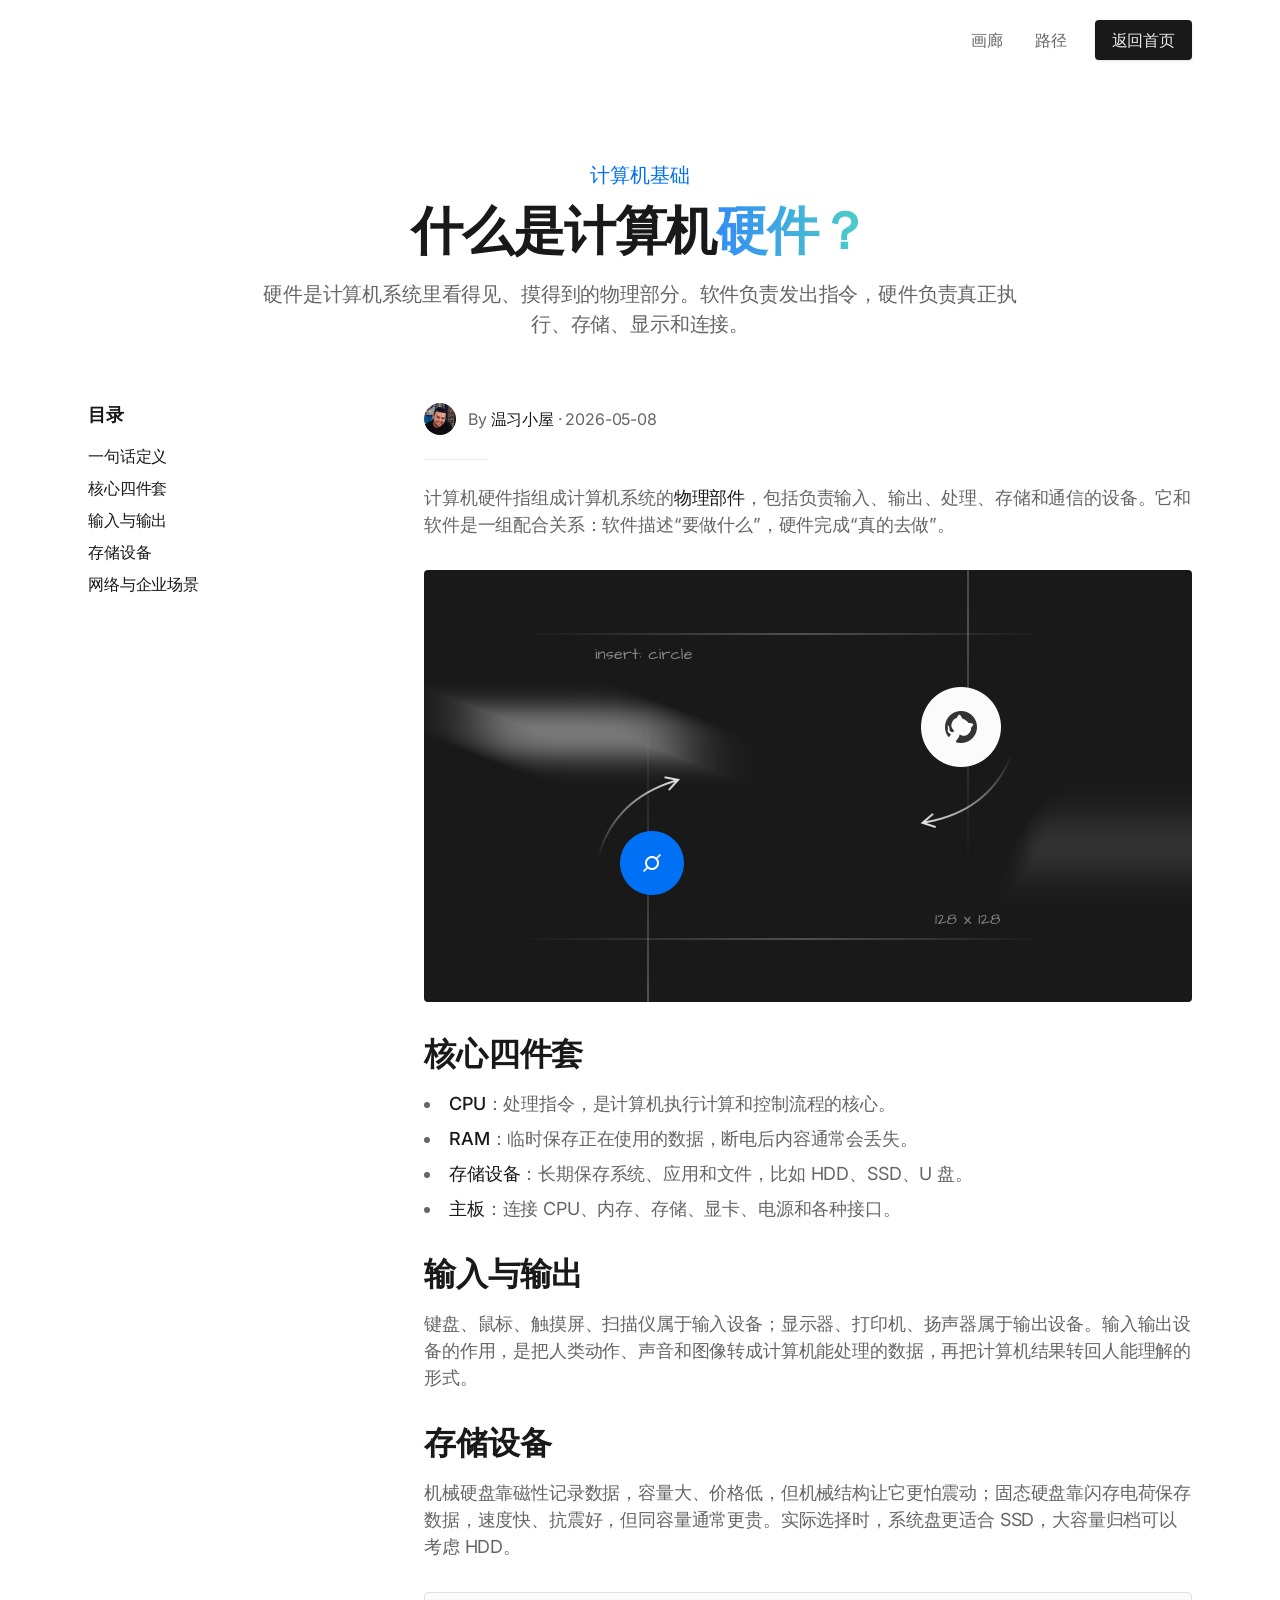
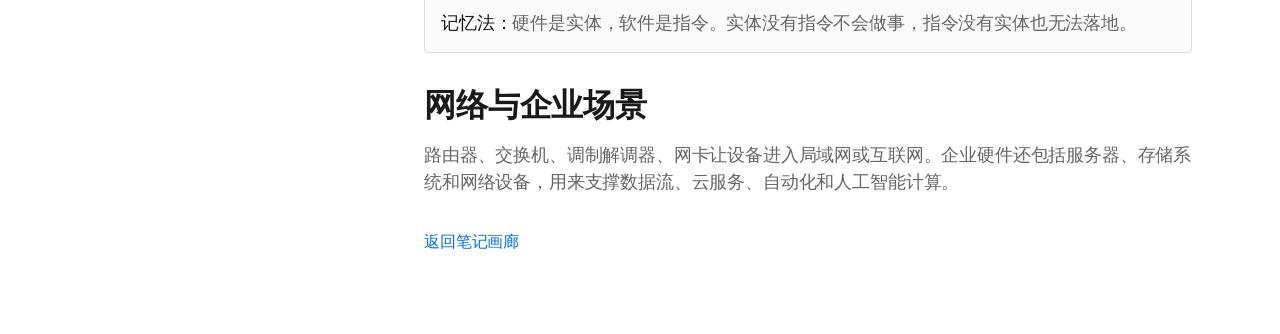
==== commit ca59f77a: "Accent heading final words" ====
--- a/notes/computer-hardware.html
+++ b/notes/computer-hardware.html
@@ -35,7 +35,7 @@
                 <article>
                   <header class="max-w-3xl mx-auto mb-16 text-center">
                     <div class="text-xl font-semibold text-blue-600 mb-2">计算机基础</div>
-                    <h1 class="h1 mb-4">什么是计算机硬件？</h1>
+                    <h1 class="h1 mb-4">什么是计算机<span class="bg-clip-text text-transparent bg-gradient-to-r from-blue-500 to-teal-400">硬件？</span></h1>
                     <p class="text-xl text-gray-600">硬件是计算机系统里看得见、摸得到的物理部分。软件负责发出指令，硬件负责真正执行、存储、显示和连接。</p>
                   </header>
 
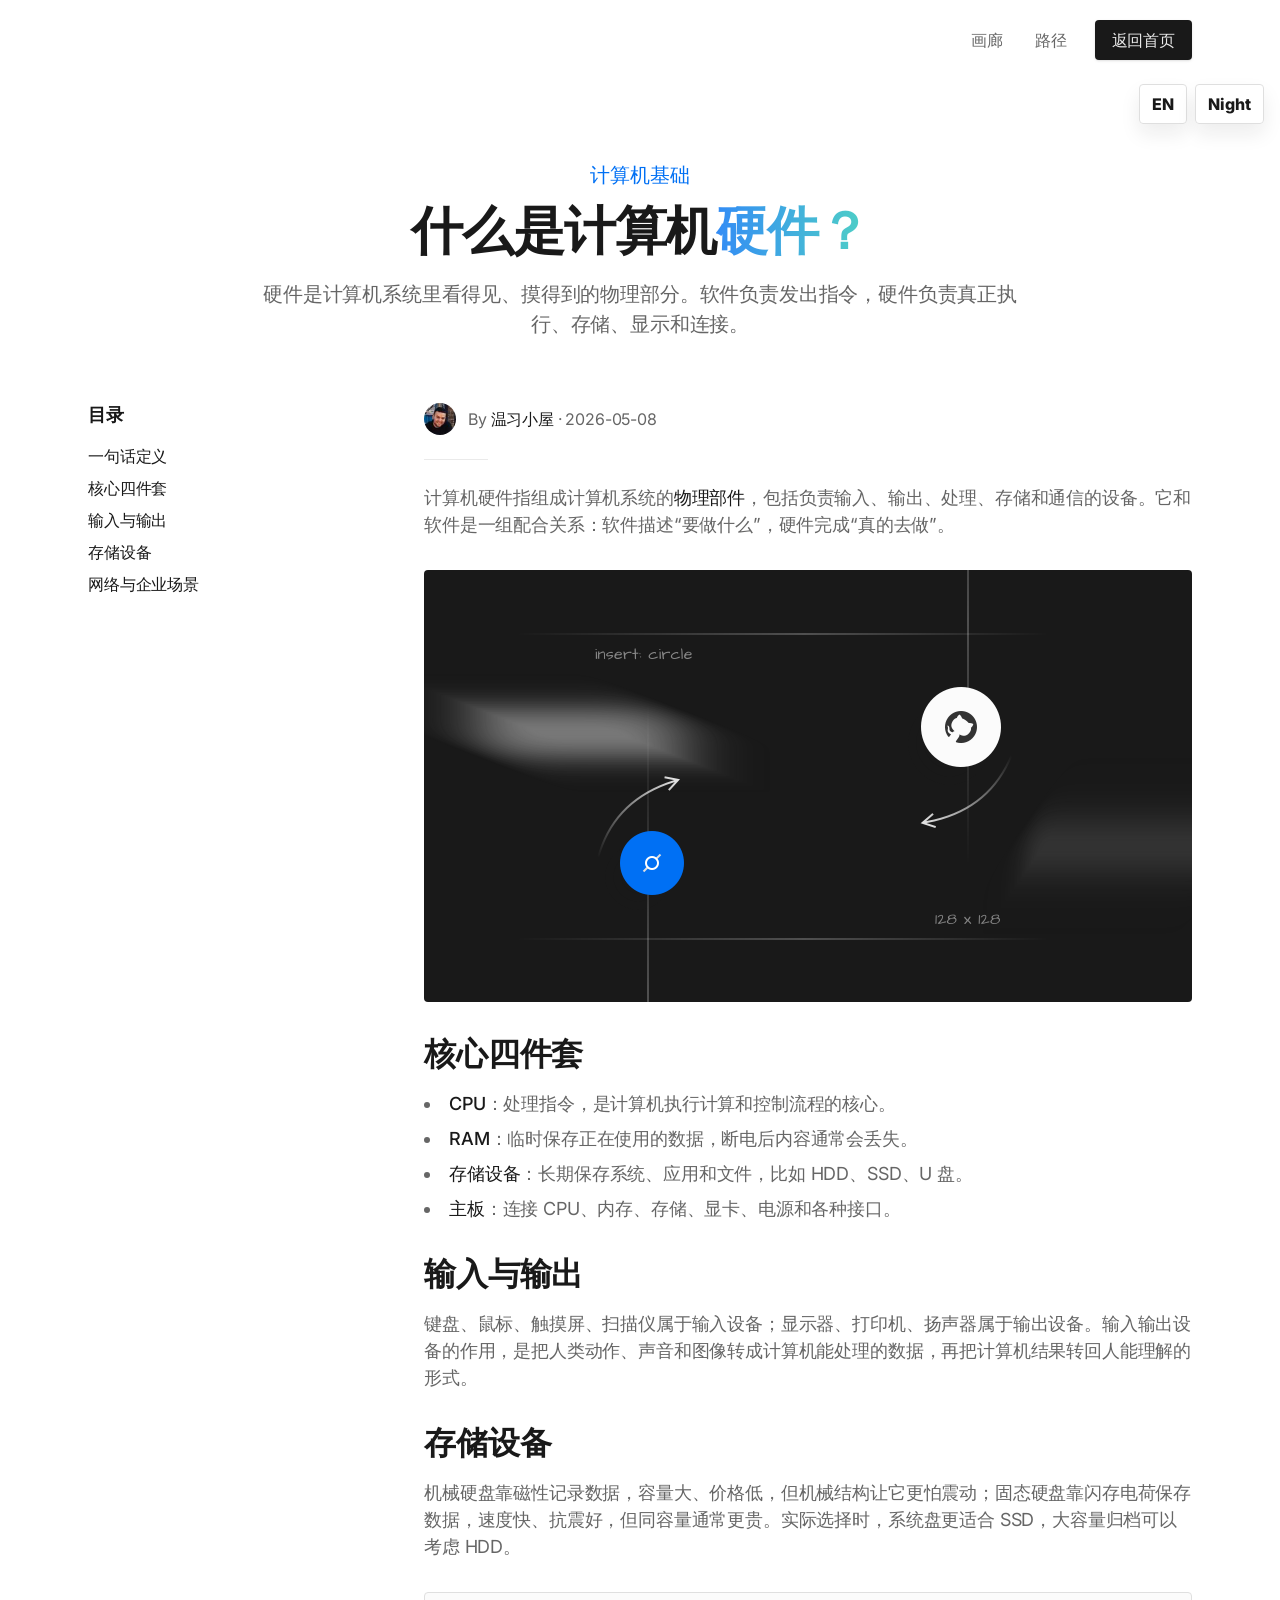
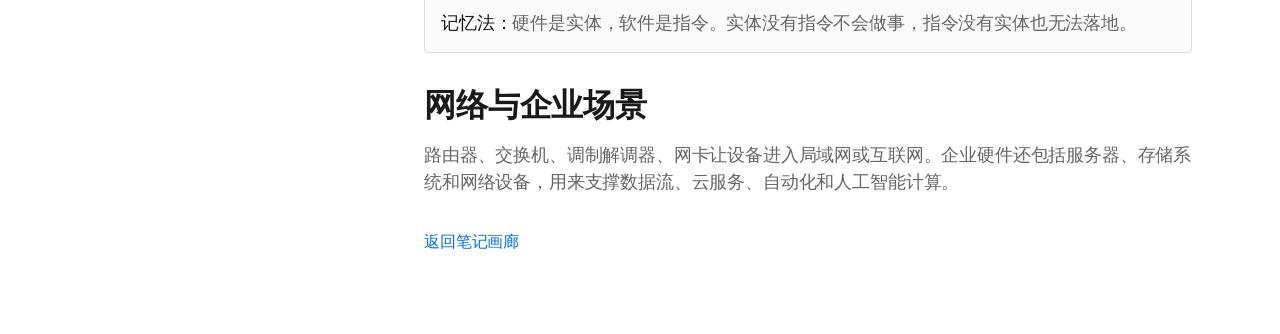
==== commit e12a7fa0: "Add controls to note pages" ====
--- a/notes/computer-hardware.html
+++ b/notes/computer-hardware.html
@@ -9,6 +9,10 @@
     <link href="../notes.css" rel="stylesheet" />
   </head>
   <body class="font-inter antialiased bg-white text-gray-900 tracking-tight">
+    <div class="note-page-controls" aria-label="Page controls">
+      <button type="button" data-note-language-toggle>EN</button>
+      <button type="button" data-note-theme-toggle>Night</button>
+    </div>
     <div class="flex flex-col min-h-screen overflow-hidden">
       <header class="absolute w-full z-30">
         <div class="max-w-6xl mx-auto px-4 sm:px-6">
@@ -102,5 +106,6 @@
     </div>
     <script src="../js/vendors/aos.js"></script>
     <script src="../js/main.js"></script>
+    <script src="../note-controls.js"></script>
   </body>
 </html>
--- a/notes.css
+++ b/notes.css
@@ -100,6 +100,64 @@
   max-width: 18rem;
 }
 
+.note-page-controls {
+  position: fixed;
+  top: 5.25rem;
+  right: 1rem;
+  z-index: 50;
+  display: flex;
+  gap: 0.5rem;
+}
+
+.note-page-controls button {
+  border-radius: 0.25rem;
+  border: 1px solid #dfdfdf;
+  background: rgba(255, 255, 255, 0.92);
+  padding: 0.45rem 0.75rem;
+  color: #191919;
+  font-weight: 800;
+  box-shadow: 0 10px 20px rgba(25, 25, 25, 0.08);
+  transition:
+    background 150ms ease,
+    border-color 150ms ease,
+    color 150ms ease;
+}
+
+.note-page-controls button:hover {
+  border-color: #338cf5;
+  color: #0064da;
+}
+
+.notes-gallery-grid {
+  grid-template-columns: 1fr;
+}
+
+@media (min-width: 768px) {
+  .notes-gallery-grid {
+    grid-template-columns: repeat(2, minmax(0, 1fr));
+  }
+}
+
+@media (min-width: 1024px) {
+  .notes-gallery-grid {
+    grid-template-columns: repeat(auto-fit, minmax(18rem, 1fr));
+  }
+}
+
+.math-note mjx-container[jax="CHTML"][display="true"],
+.math-note mjx-container[jax="SVG"][display="true"] {
+  overflow-x: auto;
+  overflow-y: hidden;
+  padding: 0.35rem 0;
+}
+
+.math-box {
+  border-radius: 0.25rem;
+  border: 1px solid #d9e3f0;
+  background: #f8fbff;
+  padding: 1rem;
+}
+
 .review-card {
   border-radius: 0.25rem;
   background: #fff;
@@ -181,6 +239,12 @@
   background: #111827;
 }
 
+.night-mode .note-page-controls button {
+  border-color: #374151;
+  background: rgba(31, 41, 55, 0.94);
+  color: #f9fafb;
+}
+
 .night-mode .border-gray-200 {
   border-color: #374151;
 }
